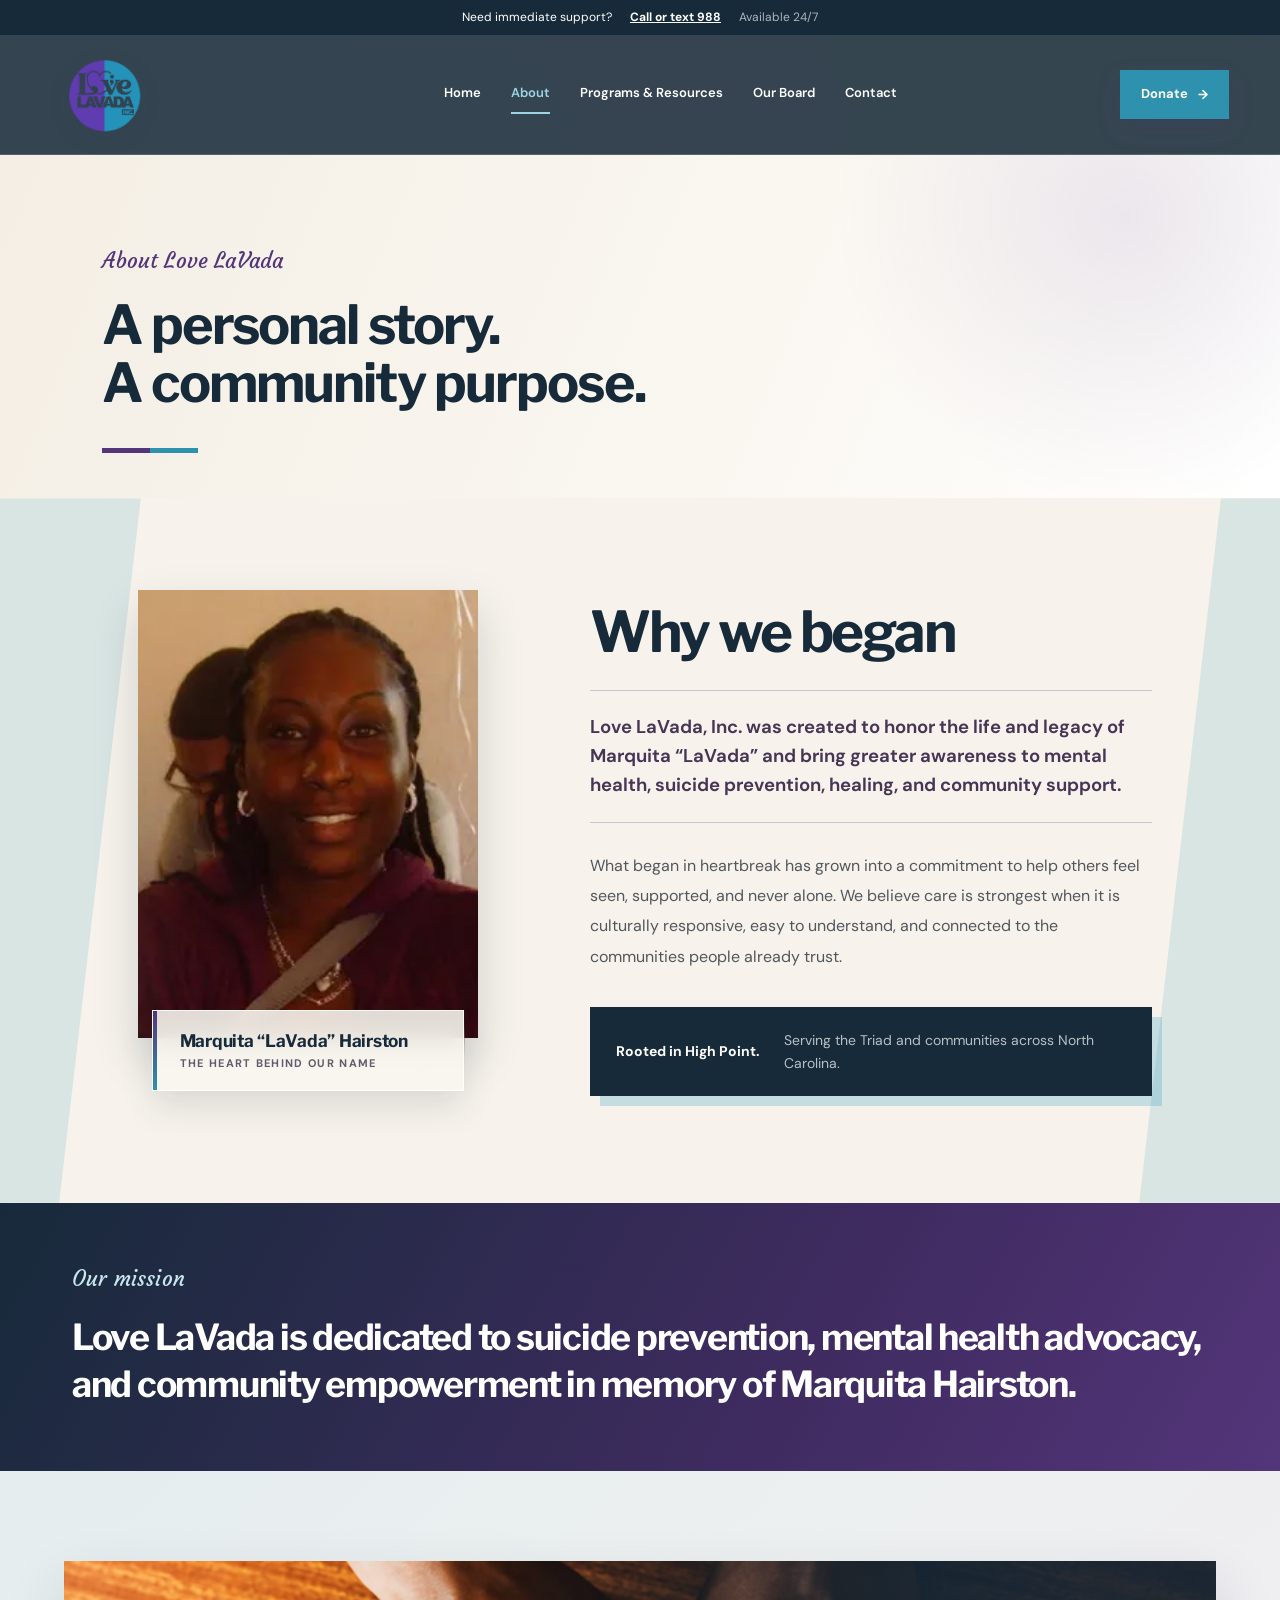
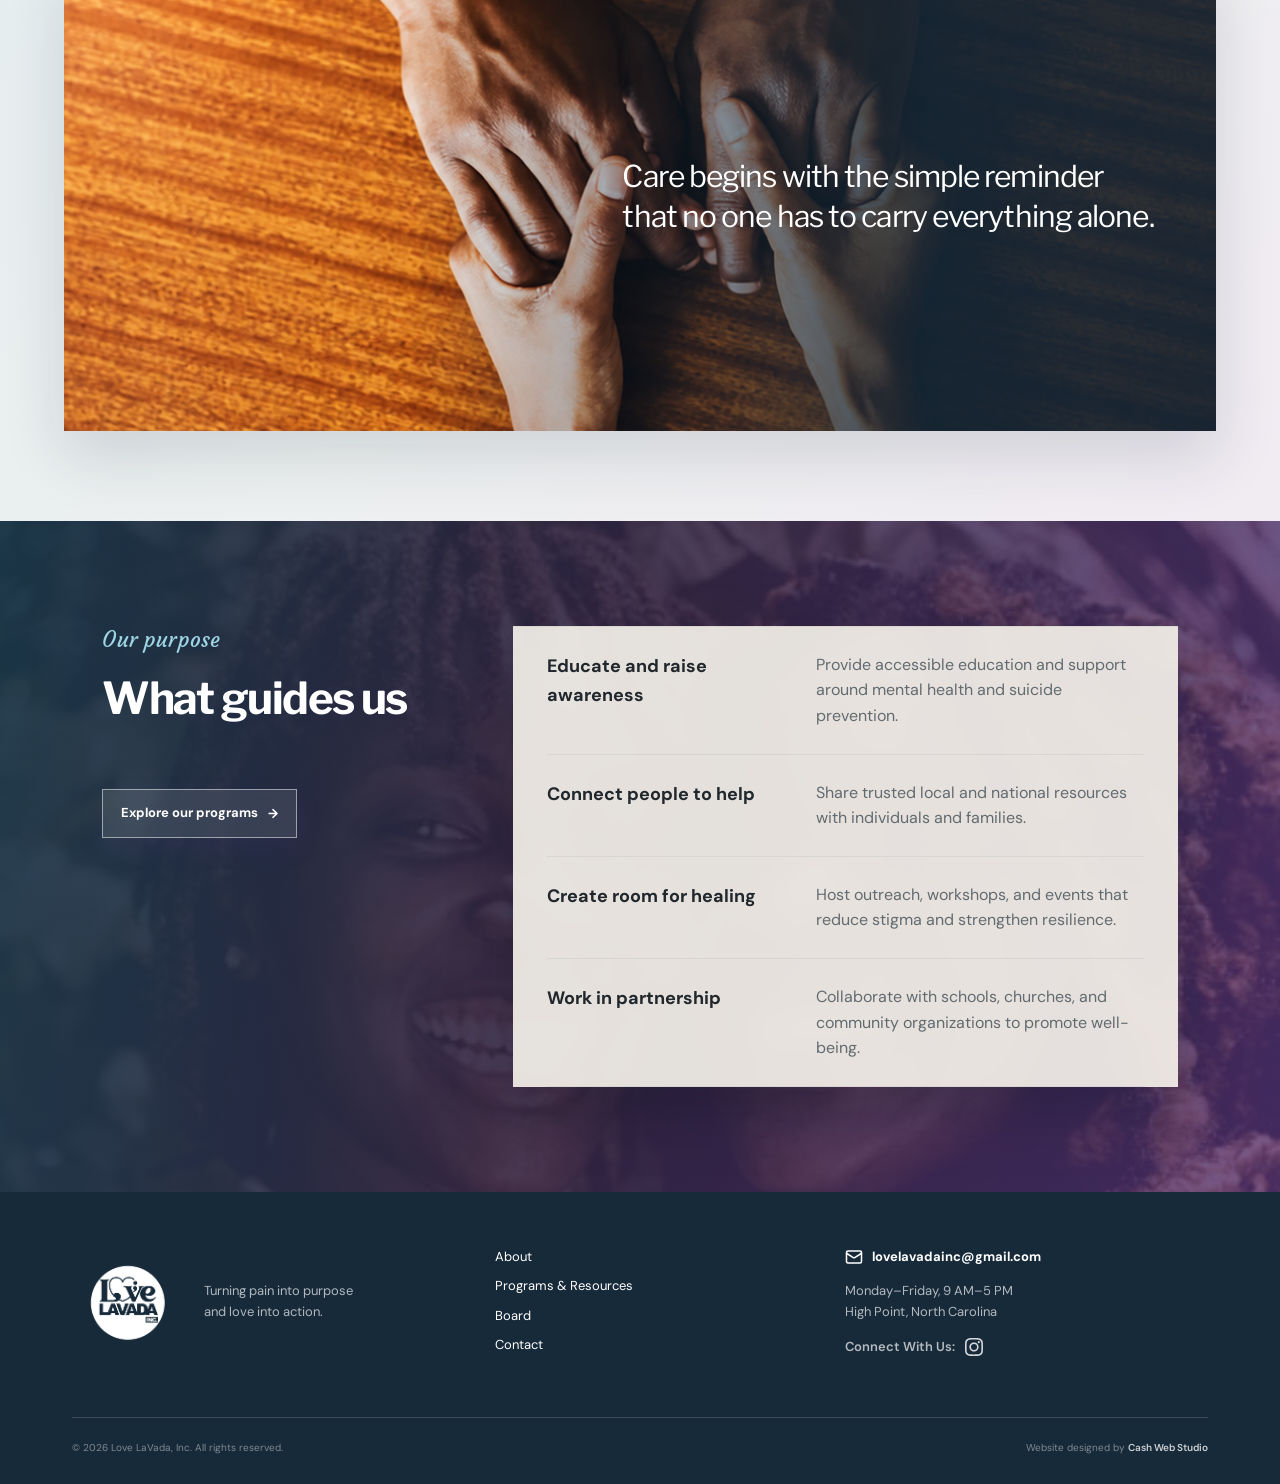
==== about.html @ 208921fc "Initial commit" ====
<!doctype html><html lang="en"><head><meta charset="utf-8"><meta name="viewport" content="width=device-width,initial-scale=1"><meta name="description" content="Learn the story, mission, and purpose of Love LaVada, Inc."><title>About | Love LaVada, Inc.</title><link rel="icon" href="assets/love-lavada-logo.png"><link rel="stylesheet" href="style.css"><script src="script.js" defer></script></head><body class="about-page">
<a class="skip-link" href="#main">Skip to content</a><div class="crisis"><span>Need immediate support?</span><a href="tel:988">Call or text 988</a><span>Available 24/7</span></div>
<header class="header"><a class="logo" href="index.html"><img src="assets/love-lavada-logo.png" alt="Love LaVada, Inc."></a><button class="menu" aria-expanded="false" aria-controls="nav">Menu</button><nav id="nav"><a href="index.html">Home</a><a class="active" href="about.html">About</a><a href="programs.html">Programs &amp; Resources</a><a href="board.html">Our Board</a><a href="contact.html">Contact</a></nav><a class="donate" href="https://www.gofundme.com/f/building-a-safe-community-with-love-lavada" target="_blank" rel="noreferrer">Donate</a></header>
<main id="main"><section class="page-title"><p class="kicker">About Love LaVada</p><h1>A personal story.<br>A community purpose.</h1></section>
<section class="story-layout"><div class="story-photo" data-reveal><span class="photo-accent" aria-hidden="true"></span><div class="lavada-photo-frame"><img src="assets/marquita-lavada.webp" alt="Marquita LaVada smiling"></div><p><strong>Marquita “LaVada” Hairston</strong><span>The heart behind our name</span></p></div><div class="prose story-prose" data-reveal><h2>Why we began</h2><p class="large">Love LaVada, Inc. was created to honor the life and legacy of Marquita “LaVada” and bring greater awareness to mental health, suicide prevention, healing, and community support.</p><p>What began in heartbreak has grown into a commitment to help others feel seen, supported, and never alone. We believe care is strongest when it is culturally responsive, easy to understand, and connected to the communities people already trust.</p><p class="location-note"><strong>Rooted in High Point.</strong><span>Serving the Triad and communities across North Carolina.</span></p></div></section>
<section class="mission-band"><p class="section-tag light">Our mission</p><h2>Love LaVada is dedicated to suicide prevention, mental health advocacy, and community empowerment in memory of Marquita Hairston.</h2></section>
<section class="about-image-break" data-reveal><img src="assets/supporting-hands-hq.png" alt="Hands offering support and reassurance"><blockquote>Care begins with the simple reminder that no one has to carry everything alone.</blockquote></section><section class="values"><div><p class="section-tag">Our purpose</p><h2>What guides us</h2><a class="btn values-cta" href="programs.html">Explore our programs</a></div><ol><li><strong>Educate and raise awareness</strong><span>Provide accessible education and support around mental health and suicide prevention.</span></li><li><strong>Connect people to help</strong><span>Share trusted local and national resources with individuals and families.</span></li><li><strong>Create room for healing</strong><span>Host outreach, workshops, and events that reduce stigma and strengthen resilience.</span></li><li><strong>Work in partnership</strong><span>Collaborate with schools, churches, and community organizations to promote well-being.</span></li></ol></section></main>
<footer><div><img src="assets/love-lavada-logo-white.png" alt="Love LaVada, Inc."><p>Turning pain into purpose<br>and love into action.</p></div><div class="footer-links"><a href="about.html">About</a><a href="programs.html">Programs &amp; Resources</a><a href="board.html">Board</a><a href="contact.html">Contact</a></div><div><a href="mailto:lovelavadainc@gmail.com">lovelavadainc@gmail.com</a><p>Monday–Friday, 9 AM–5 PM<br>High Point, North Carolina</p></div><small><span>© <span data-year></span> Love LaVada, Inc. All rights reserved.</span><span>Website designed by <a href="https://www.cashwebstudio.com/" target="_blank" rel="noreferrer">Cash Web Studio</a></span></small></footer>
</body></html>
---- style.css ----
@import url('https://fonts.googleapis.com/css2?family=Courgette&family=DM+Sans:wght@400;500;600&family=Libre+Franklin:wght@500;600;700&display=swap');
:root{--navy:#172a3a;--plum:#533579;--blue:#2e91ad;--cream:#f4efe6;--warm:#fcfaf6;--ink:#20272d;--muted:#626b70;--line:#d8d6d0;--white:#fff;--max:1180px}
*{box-sizing:border-box}html{scroll-behavior:smooth}body{margin:0;background:var(--warm);color:var(--ink);font-family:'DM Sans',Arial,sans-serif;line-height:1.6}img{display:block;max-width:100%}a{color:inherit;text-decoration:none}h1,h2,h3,p{margin-top:0}h1,h2,h3{font-family:'Libre Franklin',Arial,sans-serif;letter-spacing:-.035em;line-height:1.08}.skip-link{position:absolute;left:-999px;top:0;background:#fff;padding:10px;z-index:100}.skip-link:focus{left:10px}.crisis{min-height:35px;background:var(--navy);color:#fff;display:flex;align-items:center;justify-content:center;gap:18px;padding:7px 20px;font-size:12px}.crisis a{font-weight:700;text-decoration:underline}.crisis span:last-child{opacity:.65}.header{height:104px;max-width:var(--max);margin:auto;padding:0 22px;display:grid;grid-template-columns:150px 1fr auto;align-items:center;gap:28px;border-bottom:1px solid var(--line)}.logo img{width:84px;height:84px;object-fit:contain}.header nav{display:flex;justify-content:center;gap:30px;font-size:13px;font-weight:600}.header nav a{padding:8px 0;border-bottom:2px solid transparent}.header nav a:hover,.header nav a.active{color:var(--plum);border-color:var(--plum)}.donate,.btn{display:inline-flex;align-items:center;justify-content:center;padding:13px 20px;font-weight:700;font-size:13px;border:1px solid transparent;transition:.2s}.donate,.btn.primary{background:var(--plum);color:#fff}.donate:hover,.btn.primary:hover{background:#422761}.menu{display:none;background:none;border:1px solid var(--navy);padding:8px 12px;font:inherit}
.home-hero{min-height:660px;background:var(--cream);display:grid;grid-template-columns:minmax(0,1.08fr) minmax(360px,.92fr);max-width:1440px;margin:auto}.hero-text{padding:95px max(6vw,55px);align-self:center}.kicker,.section-tag{text-transform:uppercase;letter-spacing:.15em;font-size:11px;font-weight:700;color:var(--plum)}.hero-text h1{font-size:clamp(44px,4.7vw,68px);margin:20px 0 28px;color:var(--navy)}.lead{font-size:18px;line-height:1.7;max-width:620px;color:var(--muted)}.actions{display:flex;gap:24px;align-items:center;margin-top:35px}.btn.plain{padding-left:18px;border:0}.btn.plain span{margin-left:12px}.hero-image{position:relative;min-height:560px;background:var(--navy);overflow:hidden}.hero-image img{width:100%;height:100%;object-fit:cover;object-position:center;filter:saturate(.9)}.hero-image p{position:absolute;left:0;right:0;bottom:0;margin:0;padding:42px 36px 28px;color:#fff;background:linear-gradient(transparent,rgba(23,42,58,.9));font-size:13px}.hero-image strong{font-size:17px}
.intro{max-width:var(--max);margin:auto;padding:105px 22px;display:grid;grid-template-columns:220px 1fr;gap:70px}.intro>div{display:grid;grid-template-columns:1fr .8fr;gap:75px}.intro h2,.page-title h1,.contact-hero h1{font-size:clamp(38px,4.2vw,58px);color:var(--navy);margin:0}.intro>div>p{font-size:17px;color:var(--muted);line-height:1.8}.text-link{font-weight:700;color:var(--plum);grid-column:2}.pillars{background:#fff;border-top:1px solid var(--line);border-bottom:1px solid var(--line);display:grid;grid-template-columns:repeat(3,1fr);max-width:var(--max);margin:0 auto 110px}.pillars article{padding:45px;border-right:1px solid var(--line)}.pillars article:last-child{border:0}.pillars h3{font-size:24px;color:var(--plum)}.pillars p{color:var(--muted);margin-bottom:0}.callout{max-width:var(--max);margin:0 auto 110px;background:var(--plum);color:#fff;padding:65px;display:grid;grid-template-columns:1fr .85fr;gap:90px;align-items:center}.callout h2{font-size:38px;margin:12px 0 0}.callout>div:last-child p{color:rgba(255,255,255,.75)}.section-tag.light{color:#c7e6ed}.btn.cream{background:var(--cream);color:var(--navy);margin-top:12px}
.page-title{max-width:var(--max);margin:auto;padding:95px 22px 80px}.page-title h1{max-width:900px;margin:18px 0 0}.page-title.compact{display:grid;grid-template-columns:1fr .7fr;gap:80px;align-items:end}.page-title.compact .kicker{grid-column:1/-1}.page-title.compact p:last-child{font-size:17px;color:var(--muted)}.story-layout{max-width:var(--max);margin:auto;padding:0 22px 115px;display:grid;grid-template-columns:.8fr 1.1fr;gap:90px}.story-photo img{width:100%;aspect-ratio:.82;object-fit:cover;background:#ddd}.story-photo p{font-size:13px;margin-top:12px;color:var(--muted)}.prose{padding-top:25px}.prose h2{font-size:36px;color:var(--plum)}.prose p{color:var(--muted);font-size:16px;line-height:1.85}.prose .large{font-size:23px;color:var(--ink);line-height:1.55}.mission-band{background:var(--navy);color:#fff;padding:80px max(calc((100vw - var(--max))/2 + 22px),22px)}.mission-band h2{font-size:clamp(34px,4vw,55px);max-width:1020px;margin:20px 0 0;line-height:1.25}.values{max-width:var(--max);margin:auto;padding:110px 22px;display:grid;grid-template-columns:.7fr 1.3fr;gap:90px}.values h2{font-size:44px;color:var(--navy)}.values ol{list-style:none;margin:0;padding:0;border-top:1px solid var(--line)}.values li{display:grid;grid-template-columns:.7fr 1fr;gap:40px;padding:25px 0;border-bottom:1px solid var(--line)}.values li strong{font-size:18px}.values li span{color:var(--muted)}
.program-list{max-width:var(--max);margin:auto;padding:10px 22px 100px}.program-list article{display:grid;grid-template-columns:100px 1fr;padding:42px 0;border-top:1px solid var(--line)}.program-list article>span{font-weight:700;color:var(--blue)}.program-list h2{font-size:34px;color:var(--navy);margin-bottom:12px}.program-list p{max-width:720px;color:var(--muted);margin:0}.resource-box{background:var(--navy);color:#fff;max-width:var(--max);margin:0 auto 110px;padding:65px;display:flex;justify-content:space-between;gap:50px;align-items:end}.resource-box>div{max-width:760px}.resource-box h2{font-size:42px;margin:16px 0}.resource-box p{color:rgba(255,255,255,.72)}.survey-split{max-width:var(--max);margin:auto;padding:0 22px 110px;display:grid;grid-template-columns:1fr 1fr;gap:110px}.survey-split h2{font-size:42px;color:var(--navy)}.survey-split>div:last-child p{color:var(--muted);font-size:17px}
.people-grid{max-width:var(--max);margin:auto;padding:10px 22px 110px;display:grid;grid-template-columns:repeat(2,1fr);gap:70px 35px}.people-grid img{width:100%;height:520px;object-fit:cover;object-position:center 24%;background:#ddd}.people-grid article:nth-child(1) img{object-position:center 30%}.people-grid article:nth-child(3) img{object-position:center 25%}.people-grid p{margin:18px 0 4px;text-transform:uppercase;letter-spacing:.14em;font-size:10px;color:var(--plum);font-weight:700}.people-grid h2{font-size:30px;margin-bottom:5px}.people-grid span{font-size:13px;color:var(--muted)}.board-note{max-width:var(--max);margin:0 auto 110px;padding:55px;background:var(--cream);display:grid;grid-template-columns:.75fr 1.25fr;gap:70px}.board-note h2{font-size:32px;color:var(--navy)}.board-note p{color:var(--muted);font-size:17px}
.contact-hero{max-width:var(--max);margin:auto;padding:100px 22px 120px;display:grid;grid-template-columns:1fr 1fr;gap:110px;align-items:center}.contact-hero h1{margin:18px 0 25px}.contact-hero>div:first-child>p:last-child{font-size:18px;color:var(--muted)}.contact-card{border-top:1px solid var(--line)}.contact-card>div{padding:26px 0;border-bottom:1px solid var(--line);display:grid;grid-template-columns:140px 1fr}.contact-card span{font-size:10px;text-transform:uppercase;letter-spacing:.14em;color:var(--plum);font-weight:700}.contact-card a,.contact-card p{font-size:19px;margin:0}.contact-actions{background:var(--cream);padding:90px max(calc((100vw - var(--max))/2 + 22px),22px);display:grid;grid-template-columns:1fr 1fr;gap:35px}.contact-actions>div{background:#fff;padding:45px}.contact-actions h2{font-size:30px;color:var(--navy)}.contact-actions p{color:var(--muted)}.btn.outline{border-color:var(--plum);color:var(--plum)}
footer{background:var(--navy);color:#fff;padding:55px max(calc((100vw - var(--max))/2 + 22px),22px) 28px;display:grid;grid-template-columns:1fr .8fr 1fr;gap:60px;position:relative}footer>div:first-child{display:flex;gap:20px;align-items:center}footer img{width:72px;height:72px;object-fit:contain;border-radius:50%}footer p{font-size:13px;color:rgba(255,255,255,.67);margin:0}.footer-links{display:grid;gap:7px;font-size:13px}footer>div:nth-child(3){font-size:13px}footer>div:nth-child(3) a{font-weight:700}footer>div:nth-child(3) p{margin-top:8px}footer small{grid-column:1/-1;border-top:1px solid rgba(255,255,255,.15);padding-top:22px;color:rgba(255,255,255,.45);font-size:10px}
@media(max-width:900px){.header{grid-template-columns:1fr auto auto;height:auto;min-height:90px}.menu{display:block}.header nav{display:none;position:absolute;top:125px;left:0;right:0;background:var(--warm);padding:25px;z-index:20;border-bottom:1px solid var(--line);flex-direction:column;align-items:center}.header nav.open{display:flex}.home-hero{grid-template-columns:1fr}.hero-image{min-height:600px}.intro{grid-template-columns:1fr;gap:25px}.intro>div{grid-template-columns:1fr;gap:25px}.text-link{grid-column:auto}.pillars{grid-template-columns:1fr;margin:0 22px 80px}.pillars article{border-right:0;border-bottom:1px solid var(--line)}.callout,.page-title.compact,.story-layout,.values,.survey-split,.contact-hero{grid-template-columns:1fr;gap:45px}.people-grid{grid-template-columns:1fr 1fr}.resource-box{margin:0 22px 80px}.board-note{margin:0 22px 80px}.contact-actions{grid-template-columns:1fr}footer{grid-template-columns:1fr 1fr}footer small{grid-column:1/-1}}
@media(max-width:600px){.crisis{font-size:10px}.crisis span:last-child{display:none}.header{padding:0 16px;grid-template-columns:1fr auto}.logo img{width:72px;height:72px}.donate{display:none}.header nav{top:125px}.hero-text{padding:65px 22px}.hero-text h1{font-size:40px}.lead{font-size:16px}.hero-image{min-height:480px}.actions{align-items:flex-start;flex-direction:column}.intro,.page-title,.story-layout,.values,.program-list,.survey-split,.contact-hero{padding-left:22px;padding-right:22px}.intro,.values{padding-top:75px;padding-bottom:75px}.intro h2,.page-title h1,.contact-hero h1{font-size:36px}.callout{margin:0 0 75px;padding:55px 22px;grid-template-columns:1fr;gap:25px}.callout h2{font-size:33px}.program-list article{grid-template-columns:45px 1fr}.program-list h2{font-size:27px}.resource-box{margin:0 0 75px;padding:50px 22px;display:block}.resource-box .btn{margin-top:22px}.mission-band{padding:60px 22px}.values li{grid-template-columns:1fr;gap:8px}.people-grid{grid-template-columns:1fr;padding:0 22px 75px}.people-grid img{height:460px}.board-note{margin:0 0 75px;padding:45px 22px;grid-template-columns:1fr;gap:15px}.contact-card>div{grid-template-columns:1fr;gap:7px}.contact-actions{padding:65px 22px}.contact-actions>div{padding:30px}footer{grid-template-columns:1fr;gap:35px;padding:45px 22px 25px}.page-title.compact{padding-bottom:60px}}

/* Elevated editorial layer */
body{background-image:radial-gradient(circle at 10% 12%,rgba(100,67,181,.045),transparent 28%),radial-gradient(circle at 92% 36%,rgba(46,145,173,.05),transparent 24%)}
.header{position:sticky;top:0;z-index:30;background:rgba(252,250,246,.92);backdrop-filter:blur(14px);transition:box-shadow .3s ease}.header.has-scrolled{box-shadow:0 12px 34px rgba(23,42,58,.1)}
.logo img{filter:drop-shadow(0 6px 10px rgba(23,42,58,.12));transition:transform .35s ease}.logo:hover img{transform:rotate(-3deg) scale(1.03)}
.btn,.donate{position:relative;overflow:hidden;box-shadow:0 10px 25px rgba(83,53,121,.16);transition:transform .25s ease,box-shadow .25s ease,background .25s ease}.btn:hover,.donate:hover{transform:translateY(-3px);box-shadow:0 16px 32px rgba(83,53,121,.24)}
.home-hero{min-height:720px;background:linear-gradient(135deg,#f3ede3 0%,#fbf8f2 72%);position:relative;overflow:hidden}.home-hero:before{content:'';position:absolute;width:360px;height:360px;border:1px solid rgba(83,53,121,.13);border-radius:50%;left:-190px;top:80px}.hero-text{position:relative;z-index:2}.hero-visual{position:relative;min-height:650px;background:var(--navy);overflow:hidden}.hero-main-photo{position:absolute;inset:0 0 58px 52px;overflow:hidden}.hero-main-photo img{width:100%;height:100%;object-fit:cover;transition:transform 8s ease}.hero-visual:hover .hero-main-photo img{transform:scale(1.06)}.hero-inset-photo{position:absolute;width:43%;height:45%;left:0;bottom:0;border:8px solid var(--warm);box-shadow:0 24px 54px rgba(10,22,31,.36);overflow:hidden}.hero-inset-photo img{width:100%;height:100%;object-fit:cover}.hero-note{position:absolute;left:0;right:0;bottom:0;width:100%;height:58px;background:linear-gradient(90deg,var(--navy) 0 43%,var(--plum) 43% 100%);color:#fff;padding:10px 34px;display:grid;grid-template-columns:43% 57%;align-items:center}.hero-note span{font-size:11px;text-transform:uppercase;letter-spacing:.12em;font-weight:600;opacity:.88;white-space:nowrap}.hero-note strong{font-family:'Libre Franklin',sans-serif;font-size:15px;line-height:1;padding-left:28px;white-space:nowrap}.pillars{box-shadow:0 24px 60px rgba(23,42,58,.08);position:relative;z-index:2}.pillars article{position:relative;transition:transform .3s ease,background .3s ease}.pillars article:hover{transform:translateY(-8px);background:#fbf8f3}.pillars article>span{display:block;margin-bottom:34px;color:var(--blue);font-size:10px;font-weight:700;letter-spacing:.12em}.editorial-image{max-width:var(--max);margin:0 auto 110px;min-height:480px;position:relative;overflow:hidden;background:var(--navy)}.editorial-image>img{width:100%;height:520px;object-fit:cover;filter:saturate(.85);transition:transform 7s ease}.editorial-image:hover>img{transform:scale(1.04)}.editorial-image>div{position:absolute;left:0;bottom:0;width:min(480px,42%);padding:42px 40px;background:rgba(23,42,58,.94);color:#fff}.editorial-image h2{font-size:34px;margin:13px 0 20px}.editorial-image a{font-weight:700;font-size:13px;border-bottom:1px solid rgba(255,255,255,.5)}
.page-title{position:relative}.page-title:after{content:'';position:absolute;width:72px;height:5px;left:22px;bottom:46px;background:linear-gradient(90deg,var(--plum) 0 50%,var(--blue) 50%)}.story-photo{position:relative;padding:0 0 25px 25px}.story-photo .photo-accent{position:absolute;left:0;bottom:0;width:72%;height:72%;background:linear-gradient(145deg,var(--plum),var(--blue));z-index:-1}.story-photo img{box-shadow:0 24px 55px rgba(23,42,58,.2)}.story-photo p{background:#fff;margin:-36px 20px 0 auto;padding:19px 22px;position:relative;width:80%;box-shadow:0 14px 32px rgba(23,42,58,.12)}.about-image-break{max-width:var(--max);height:470px;margin:110px auto;position:relative;overflow:hidden}.about-image-break img{width:100%;height:100%;object-fit:cover}.about-image-break:after{content:'';position:absolute;inset:0;background:linear-gradient(90deg,transparent 30%,rgba(23,42,58,.85) 75%)}.about-image-break blockquote{position:absolute;z-index:2;right:7%;top:50%;transform:translateY(-50%);width:42%;margin:0;color:#fff;font-family:'Libre Franklin',sans-serif;font-size:30px;line-height:1.35;letter-spacing:-.03em}
.program-list article{grid-template-columns:70px 1fr 360px;gap:36px;align-items:center;min-height:260px;transition:background .3s ease,padding .3s ease}.program-list article:hover{background:#fff;padding-left:22px;padding-right:22px}.program-list figure{margin:0;height:200px;overflow:hidden}.program-list figure img{width:100%;height:100%;object-fit:cover;transition:transform .6s ease,filter .4s ease;filter:saturate(.8)}.program-list article:hover figure img{transform:scale(1.05);filter:saturate(1)}
.board-banner{max-width:var(--max);height:470px;margin:0 auto 110px;position:relative;overflow:hidden;background:var(--plum)}.board-banner img{width:100%;height:100%;object-fit:cover;filter:saturate(.75)}.board-banner:after{content:'';position:absolute;inset:0;background:linear-gradient(90deg,rgba(83,53,121,.94) 0%,rgba(83,53,121,.28) 70%)}.board-banner>div{position:absolute;z-index:2;left:7%;top:50%;transform:translateY(-50%);color:#fff;max-width:540px}.board-banner h2{font-size:46px;margin:15px 0}.people-grid article{transition:transform .35s ease}.people-grid article:hover{transform:translateY(-9px)}.people-grid img{box-shadow:0 20px 45px rgba(23,42,58,.12);transition:filter .4s ease,transform .6s ease;filter:saturate(.82)}.people-grid article:hover img{filter:saturate(1)}
.contact-photo{height:240px;margin-top:42px;overflow:hidden;box-shadow:0 22px 45px rgba(23,42,58,.14)}.contact-photo img{width:100%;height:100%;object-fit:cover}.contact-card{background:#fff;padding:15px 38px;box-shadow:0 26px 60px rgba(23,42,58,.1);border-top:4px solid var(--plum)}
[data-reveal]{opacity:0;transform:translateY(30px);transition:opacity .8s cubic-bezier(.2,.7,.2,1),transform .8s cubic-bezier(.2,.7,.2,1)}[data-reveal].is-visible{opacity:1;transform:none}.pillars [data-reveal]:nth-child(2){transition-delay:.12s}.pillars [data-reveal]:nth-child(3){transition-delay:.24s}
.hero-inset-photo{animation:none}
.kicker,.section-tag{font-family:'Courgette','Segoe Script',cursive;text-transform:none;letter-spacing:.008em;font-size:21px;line-height:1.35;font-style:normal;font-weight:400}.hero-text .kicker{color:#533579;text-shadow:none}
.hero-main-photo{left:0}
@media(prefers-reduced-motion:reduce){*,*:before,*:after{animation:none!important;transition:none!important;scroll-behavior:auto!important}[data-reveal]{opacity:1;transform:none}}
@media(max-width:900px){.hero-visual{min-height:620px}.program-list article{grid-template-columns:55px 1fr}.program-list figure{grid-column:2;height:260px}.board-banner,.about-image-break{margin-left:22px;margin-right:22px}.about-image-break blockquote{width:50%;font-size:25px}.contact-card{padding:10px 28px}}
@media(max-width:600px){.hero-visual{min-height:500px}.hero-main-photo{inset:0 0 52px 0}.hero-inset-photo{width:46%;height:36%;border-width:5px}.hero-note{width:100%;height:52px;padding:9px 13px;grid-template-columns:43% 57%}.hero-note span{font-size:7px;line-height:1;padding-right:8px;letter-spacing:.08em}.hero-note strong{font-size:10px;padding-left:12px}.editorial-image{margin:0 0 75px;min-height:540px}.editorial-image>img{height:540px}.editorial-image>div{width:92%;padding:32px 24px}.editorial-image h2{font-size:30px}.page-title:after{bottom:28px}.about-image-break{height:560px;margin:70px 0}.about-image-break:after{background:linear-gradient(0deg,rgba(23,42,58,.94),transparent 70%)}.about-image-break blockquote{left:24px;right:24px;top:auto;bottom:36px;transform:none;width:auto;font-size:23px}.program-list article{grid-template-columns:40px 1fr;padding:32px 0}.program-list figure{grid-column:1/-1;height:210px}.program-list article:hover{padding-left:0;padding-right:0}.board-banner{height:500px;margin:0 0 75px}.board-banner:after{background:linear-gradient(0deg,rgba(83,53,121,.95),transparent 82%)}.board-banner>div{left:24px;right:24px;top:auto;bottom:34px;transform:none}.board-banner h2{font-size:32px}.contact-photo{height:210px}.contact-card{padding:8px 22px}}

/* Full-width navigation and simplified hero */
.home-hero:before{display:none}
.header{max-width:none;width:100%;padding-left:clamp(16px,4vw,64px);padding-right:clamp(16px,4vw,64px)}

/* Larger brand marks */
.header{height:120px;grid-template-columns:170px 1fr auto}
.logo img{width:104px;height:104px}
footer>div:first-child{gap:24px}
footer img{width:108px;height:108px;border-radius:0}
@media(max-width:600px){.header{min-height:104px}.logo img{width:86px;height:86px}footer img{width:96px;height:96px}}

/* Dark navigation and animated CTA arrows */
.header{background:rgba(15,34,48,.84);border-bottom-color:rgba(255,255,255,.16);color:#fff;backdrop-filter:blur(18px) saturate(115%)}
.header nav a:hover,.header nav a.active{color:#9ed5e4;border-color:#9ed5e4}
.header.has-scrolled{box-shadow:0 14px 34px rgba(8,20,29,.28)}
.menu{color:#fff;border-color:rgba(255,255,255,.55)}
.donate{background:var(--blue)}
.donate:hover{background:#247f99}
.btn:not(.plain),.donate{gap:10px}
.btn:not(.plain)::after,.donate::after{content:'→';display:inline-block;line-height:1;transition:transform .25s ease}
.btn:not(.plain):hover::after,.donate:hover::after{transform:translateX(5px)}
.btn.plain span{display:inline-block;transition:transform .25s ease}
.btn.plain:hover span{transform:translateX(5px)}
.text-link,.editorial-image a{display:inline-block;transition:color .25s ease,transform .25s ease}
.text-link:hover,.editorial-image a:hover{transform:translateY(-3px)}
.text-link::after,.editorial-image a::after{content:'→';display:inline-block;margin-left:8px;transform-origin:left center;transition:transform .25s ease}
.text-link:hover::after,.editorial-image a:hover::after{transform:translateX(5px) scaleX(1.15)}
@media(max-width:900px){.header nav{background:#0f2230;color:#fff;border-bottom-color:rgba(255,255,255,.12)}}

/* Full-width hero and layered home-page storytelling */
.home-hero{max-width:none;width:100%}
@media(min-width:901px){.home-hero{grid-template-columns:minmax(0,1fr) minmax(500px,1fr)}.hero-text{padding-left:clamp(52px,8vw,150px);padding-right:clamp(48px,6vw,110px)}.hero-visual{min-height:720px}}
.intro{position:relative;z-index:3;max-width:none;width:100%;margin:0;padding:68px clamp(44px,8vw,150px);background:linear-gradient(90deg,rgba(64,38,93,.91),rgba(83,53,121,.8)),url('assets/supportive-couple.png') center 46%/cover no-repeat;border-top:1px solid rgba(255,255,255,.16);box-shadow:0 20px 48px rgba(23,42,58,.11);grid-template-columns:180px minmax(0,1fr);gap:clamp(48px,7vw,110px);overflow:hidden;color:#fff}
.intro::before{display:none}
.intro>.section-tag{position:relative;align-self:start;padding-top:8px}
.intro>.section-tag::after{display:none}
.intro>div{position:relative;grid-template-columns:minmax(280px,.9fr) minmax(260px,.75fr);gap:clamp(38px,6vw,86px);align-items:start}
.intro h2{max-width:560px;font-size:clamp(34px,3.1vw,42px);line-height:1.06;color:#fff}
.intro>div>p{margin:4px 0 0;padding-left:0;border-left:0;color:rgba(255,255,255,.84)}
.intro .text-link{margin-top:16px}
.intro>.section-tag{color:#d8edf2}
.intro .text-link{color:#d8edf2}
.pillars{max-width:min(1240px,calc(100% - 44px));margin:72px auto 145px;padding:0;gap:20px;border:0;background:transparent;align-items:start}
.pillars article{min-height:285px;padding:48px 42px;border:1px solid rgba(23,42,58,.1);border-top:5px solid var(--plum);background:rgba(255,255,255,.92);box-shadow:0 24px 55px rgba(23,42,58,.09);overflow:hidden}
.pillars article:nth-child(2){border-top-color:var(--blue);transform:translateY(30px)}
.pillars article:nth-child(3){border-top-color:var(--navy)}
.pillars article:nth-child(2):hover{transform:translateY(21px)}
.pillars article>span{font-family:'Libre Franklin',sans-serif;font-size:44px;line-height:1;margin:0 0 45px;color:rgba(83,53,121,.18);letter-spacing:-.05em}
.pillars article:nth-child(2)>span{color:rgba(46,145,173,.2)}
.pillars article:nth-child(3)>span{color:rgba(23,42,58,.16)}
.pillars h3{font-size:28px;margin-bottom:16px}
.pillars p{line-height:1.75}
@media(max-width:900px){.intro{max-width:none;width:100%;margin:0;padding:58px 44px;grid-template-columns:1fr;gap:28px}.intro>div{grid-template-columns:1fr;gap:26px}.intro>div>p{padding-left:0;border-left:0}.pillars{grid-template-columns:1fr;margin-bottom:90px}.pillars article,.pillars article:nth-child(2){min-height:0;transform:none}.pillars article:nth-child(2):hover{transform:translateY(-8px)}}
@media(max-width:600px){.intro{max-width:100%;margin:0;padding:52px 22px;box-shadow:none}.intro::before{right:-170px}.pillars{max-width:100%;margin:0 22px 78px;gap:16px}.pillars article{padding:38px 30px}.pillars article>span{font-size:36px;margin-bottom:28px}}

.hero-main-photo{background:transparent}
.hero-main-photo::before{display:none}
.hero-main-photo img{position:relative;z-index:1;object-fit:cover;object-position:center 64%}
.hero-visual:hover .hero-main-photo img{transform:none}

footer small{display:flex;justify-content:space-between;gap:24px;align-items:center}
footer small a{color:rgba(255,255,255,.78);font-weight:600;transition:color .2s ease}
footer small a:hover{color:#fff;text-decoration:underline;text-decoration-thickness:1px;text-underline-offset:3px}
@media(max-width:600px){footer small{align-items:flex-start;flex-direction:column;gap:8px}}

/* Connected focus framework */
.focus-section{position:relative;overflow:hidden;padding:115px clamp(22px,6vw,100px) 125px;background:#f8f5ef;border-bottom:1px solid rgba(23,42,58,.08)}
.focus-section::before,.focus-section::after{content:'';position:absolute;top:0;width:190px;height:100%;background:rgba(46,145,173,.15)}
.focus-section::before{left:0;clip-path:polygon(0 0,100% 0,42% 100%,0 100%)}
.focus-section::after{right:0;clip-path:polygon(58% 0,100% 0,100% 100%,0 100%)}
.focus-heading{position:relative;z-index:1;max-width:1200px;margin:0 auto;display:grid;grid-template-columns:220px minmax(0,760px);gap:clamp(40px,7vw,110px);align-items:start}
.focus-heading .section-tag{padding-top:9px}
.focus-heading h2{font-size:clamp(36px,4vw,54px);color:var(--navy);margin:0 0 20px}
.focus-heading>div>p{max-width:650px;margin:0;color:var(--muted);font-size:17px;line-height:1.8}
.focus-section .pillars{position:relative;max-width:1200px;margin:62px auto 0;padding:0;gap:22px;overflow:visible}
.focus-section .pillars::before{content:'';position:absolute;top:76px;left:8%;right:8%;height:2px;background:linear-gradient(90deg,var(--plum),var(--blue),var(--navy));opacity:.22}
.focus-section .pillars article,.focus-section .pillars article:nth-child(2){position:relative;z-index:1;min-height:320px;padding:44px 38px 40px;background:#fff;border:1px solid rgba(23,42,58,.1);border-top:0;box-shadow:0 22px 50px rgba(23,42,58,.08);transform:none;overflow:visible}
.focus-section .pillars article::after{content:'';position:absolute;left:0;right:0;bottom:0;height:5px;background:var(--plum)}
.focus-section .pillars article:nth-child(2)::after{background:var(--blue)}
.focus-section .pillars article:nth-child(3)::after{background:var(--navy)}
.focus-section .pillars article:hover,.focus-section .pillars article:nth-child(2):hover{transform:translateY(-8px);box-shadow:0 30px 60px rgba(23,42,58,.13)}
.focus-section .pillars article>span{width:62px;height:62px;margin:0 0 42px;display:flex;align-items:center;justify-content:center;border-radius:50%;background:var(--plum);color:#fff;font-size:15px;letter-spacing:.05em;box-shadow:0 0 0 9px #f8f5ef}
.focus-section .pillars article:nth-child(2)>span{background:var(--blue);color:#fff}
.focus-section .pillars article:nth-child(3)>span{background:var(--navy);color:#fff}
.focus-section .pillars h3{font-size:30px;margin-bottom:17px;color:var(--navy)}
.focus-section .pillars p{font-size:15px;line-height:1.8}
@media(max-width:900px){.focus-section{padding:85px 22px 90px}.focus-heading{grid-template-columns:1fr;gap:20px}.focus-section .pillars{grid-template-columns:1fr;gap:18px;margin-top:45px}.focus-section .pillars::before{display:none}.focus-section .pillars article,.focus-section .pillars article:nth-child(2){min-height:0;padding:36px 32px}.focus-section .pillars article>span{margin-bottom:28px;box-shadow:none}}

/* Parallel focus areas rather than numbered steps */
.focus-section .pillars::before{display:none}
.focus-section .pillars article,.focus-section .pillars article:nth-child(2){min-height:290px;padding:48px 42px 44px;border-top:1px solid rgba(23,42,58,.08);overflow:hidden}
.focus-section .pillars article::after{top:0;bottom:auto;height:6px}
.focus-section .pillars article>span,.focus-section .pillars article:nth-child(2)>span,.focus-section .pillars article:nth-child(3)>span{width:auto;height:auto;margin:0 0 28px;display:block;border-radius:0;background:transparent;box-shadow:none;color:var(--plum);font-family:'DM Sans',sans-serif;font-size:11px;font-weight:700;letter-spacing:.14em;line-height:1.2;text-transform:uppercase}
.focus-section .pillars article:nth-child(2)>span{color:#247f99}
.focus-section .pillars article:nth-child(3)>span{color:var(--navy)}
@media(max-width:900px){.focus-section .pillars article,.focus-section .pillars article:nth-child(2){min-height:0;padding:38px 32px 40px}}
@media(max-width:600px){.focus-section::before,.focus-section::after{width:82px;background:rgba(46,145,173,.12)}}

.focus-heading{display:block}
.focus-heading .section-tag{padding-top:0;margin-bottom:15px}
.focus-heading h2{max-width:none;margin:0;font-size:clamp(32px,3.5vw,46px)}
.focus-section .pillars{margin-top:48px}
@media(min-width:901px){.focus-heading h2{white-space:nowrap}}
@media(max-width:900px){.focus-heading h2{white-space:normal}}

.home-closing{padding:72px clamp(22px,5vw,80px) 105px;background:linear-gradient(135deg,#e5edef 0%,#edf0f0 48%,#f1ebf2 100%);border-top:1px solid rgba(23,42,58,.08)}
.home-closing .editorial-image{margin:0 auto 78px}
.home-closing .callout{margin:0 auto}
@media(max-width:600px){.home-closing{padding:54px 0 72px}.home-closing .editorial-image{margin-bottom:52px}}

.instagram-link{display:inline-flex;align-items:center;gap:9px;width:max-content;transition:color .2s ease,transform .2s ease}
.instagram-link:hover{transform:translateY(-2px)}
.instagram-icon{position:relative;display:inline-block;width:18px;height:18px;flex:0 0 18px;border:2px solid currentColor;border-radius:5px}
.instagram-icon::before{content:'';position:absolute;width:6px;height:6px;left:4px;top:4px;border:1.8px solid currentColor;border-radius:50%}
.instagram-icon::after{content:'';position:absolute;width:2.5px;height:2.5px;right:2.5px;top:2.5px;background:currentColor;border-radius:50%}
footer .instagram-link{margin-top:14px;color:rgba(255,255,255,.78);font-weight:600}
footer .instagram-link:hover{color:#fff}
.contact-card .instagram-link{font-size:17px;color:var(--plum);font-weight:700}
.footer-email-link{display:inline-flex;align-items:center;gap:9px;transition:color .2s ease,transform .2s ease}
.footer-email-link:hover{color:#fff;text-decoration:underline;text-decoration-thickness:1px;text-underline-offset:3px;transform:translateY(-2px)}
.footer-social{display:flex;align-items:center;gap:10px;margin-top:14px;color:rgba(255,255,255,.68);font-weight:600}
.footer-social .instagram-link{margin-top:0;color:rgba(255,255,255,.82)}
.mail-icon{position:relative;display:inline-block;width:18px;height:14px;flex:0 0 18px;border:1.8px solid currentColor;border-radius:2px}
.mail-icon::before,.mail-icon::after{content:'';position:absolute;top:3px;width:10px;height:1.8px;background:currentColor}
.mail-icon::before{left:1px;transform:rotate(34deg);transform-origin:left center}
.mail-icon::after{right:1px;transform:rotate(-34deg);transform-origin:right center}
.mail-icon{width:18px;height:18px;border:0;border-radius:0;background:currentColor;-webkit-mask:url('assets/mail.svg') center/contain no-repeat;mask:url('assets/mail.svg') center/contain no-repeat}
.mail-icon::before,.mail-icon::after{display:none}

.instagram-icon{border:0;border-radius:0;background:currentColor;-webkit-mask:url('assets/instagram.svg') center/contain no-repeat;mask:url('assets/instagram.svg') center/contain no-repeat}
.instagram-icon::before,.instagram-icon::after{display:none}
.footer-links a{display:inline-block;width:max-content;transition:color .22s ease,transform .22s ease}
.footer-links a:hover{color:#9ed5e4;transform:translateX(5px)}
footer small a[href*="cashwebstudio.com"]{display:inline-block;transition:color .2s ease,transform .2s ease}
footer small a[href*="cashwebstudio.com"]:hover{transform:translateY(-2px)}
.contact-card a[href^="mailto:"]{display:inline-block;width:max-content;font-family:'Libre Franklin',Arial,sans-serif;font-size:17px;font-weight:600;transition:color .22s ease,transform .22s ease}
.contact-card a[href^="mailto:"]:hover{color:var(--blue);text-decoration:underline;text-decoration-thickness:1px;text-underline-offset:4px;transform:translateY(-2px)}

/* About page editorial treatment */
.about-page .page-title{max-width:none;margin:0;padding:92px clamp(22px,8vw,150px) 86px;background:linear-gradient(120deg,#f2eaf4 0%,#eef4f4 100%)}
.about-page .page-title:after{left:clamp(22px,8vw,150px);bottom:45px;width:96px}
.about-page .story-layout{max-width:1180px;margin:88px auto;padding:58px;gap:82px;background:#fff;box-shadow:0 28px 68px rgba(23,42,58,.11);align-items:center}
.about-page .story-photo{padding:0 0 25px 25px}
.lavada-photo-frame{position:relative;width:100%;aspect-ratio:.72;overflow:hidden;background:var(--plum);box-shadow:0 24px 55px rgba(23,42,58,.2)}
.about-page .lavada-photo-frame img{width:100%;height:100%;object-fit:cover;object-position:center top;transform:scale(1.22);transform-origin:center top}
.about-page .story-photo>p{z-index:2}
.about-page .prose{padding-top:0}
.about-page .prose h2{font-size:42px;margin-bottom:26px}
.about-page .mission-band{background:linear-gradient(120deg,#172a3a 0%,#3f2b60 62%,#533579 100%);padding-top:92px;padding-bottom:92px}
.about-page .mission-band h2{font-size:clamp(32px,3.7vw,50px);max-width:1120px}
.about-page .about-image-break{margin-top:96px;margin-bottom:96px;box-shadow:0 28px 65px rgba(23,42,58,.12)}
.about-page .values{max-width:none;padding:105px clamp(22px,8vw,150px);background:#f3eee6;grid-template-columns:minmax(220px,.65fr) minmax(0,1.35fr)}
.about-page .values ol{background:rgba(255,255,255,.72);padding:0 34px;box-shadow:0 18px 45px rgba(23,42,58,.07)}
@media(max-width:900px){.about-page .story-layout{margin:54px 22px;padding:42px;gap:48px}.about-page .values{grid-template-columns:1fr}.about-page .about-image-break{margin-top:72px;margin-bottom:72px}}
@media(max-width:600px){.about-page .page-title{padding-top:68px;padding-bottom:68px}.about-page .story-layout{margin:0;padding:58px 22px;background:#fff;box-shadow:none}.about-page .story-photo{padding-left:14px}.about-page .prose h2{font-size:34px}.about-page .mission-band{padding-top:68px;padding-bottom:68px}.about-page .values{padding-top:72px;padding-bottom:72px}.about-page .values ol{padding:0 22px}}

.about-page .story-prose{position:relative;padding:10px 0 10px 8px}
.story-eyebrow{display:flex;align-items:center;gap:12px;margin:0 0 15px!important;color:var(--blue)!important;font-size:11px!important;font-weight:700;letter-spacing:.16em;text-transform:uppercase}
.story-eyebrow::before{content:'';width:34px;height:2px;background:var(--blue)}
.about-page .story-prose h2{position:relative;margin:0 0 32px;padding-bottom:24px;color:var(--navy)}
.about-page .story-prose h2::after{content:'';position:absolute;left:0;bottom:0;width:82px;height:4px;background:linear-gradient(90deg,var(--plum) 0 55%,var(--blue) 55%)}
.about-page .story-prose .large{margin-bottom:27px;color:#3f3150;font-size:21px;font-weight:500;line-height:1.62}
.about-page .story-prose>p:not(.story-eyebrow):not(.location-note):not(.large){margin-bottom:28px;font-size:16px;line-height:1.9}
.location-note{display:grid;grid-template-columns:auto 1fr;gap:14px 22px;margin:35px 0 0!important;padding:22px 24px;border-left:5px solid var(--blue);background:#eef5f6;color:var(--muted)!important;font-size:14px!important;line-height:1.6!important}
.location-note strong{color:var(--navy);white-space:nowrap}
.location-note span{display:block}
@media(max-width:600px){.about-page .story-prose{padding-left:0}.location-note{grid-template-columns:1fr;gap:5px}.location-note strong{white-space:normal}}
/* About story — editorial treatment */
.about-page .story-layout{
  position:relative;
  max-width:none;
  margin:0;
  padding:100px clamp(24px,8vw,150px);
  gap:clamp(58px,8vw,120px);
  align-items:center;
  overflow:hidden;
  background:linear-gradient(122deg,#dcebed 0 36%,#e7ddec 36% 43%,#f4eee6 43% 100%);
  box-shadow:none;
}
.about-page .story-layout::after{
  content:"";
  position:absolute;
  right:-110px;
  bottom:-150px;
  width:390px;
  height:390px;
  border:1px solid rgba(83,54,128,.18);
  border-radius:50%;
  box-shadow:0 0 0 44px rgba(83,54,128,.035),0 0 0 90px rgba(39,151,187,.035);
  pointer-events:none;
}
.about-page .story-photo,.about-page .story-prose{position:relative;z-index:1}
.about-page .story-photo>p{
  position:relative;
  width:84%;
  margin:-30px 0 0 auto;
  padding:22px 26px;
  background:var(--plum);
  color:rgba(255,255,255,.78);
  box-shadow:0 18px 38px rgba(29,20,45,.18);
  text-align:left;
}
.about-page .story-photo>p strong{color:#fff;font-size:1.08rem}
.about-page .story-prose{padding:0}
.about-page .story-prose h2{
  margin:0 0 30px;
  padding:0;
  max-width:9ch;
  color:var(--navy);
  font-size:clamp(42px,4.7vw,66px);
  line-height:.98;
  letter-spacing:-.045em;
}
.about-page .story-prose h2::after{display:none}
.about-page .story-prose .large{
  margin:0 0 28px;
  padding:25px 0;
  border-top:1px solid rgba(82,54,127,.25);
  border-bottom:1px solid rgba(82,54,127,.25);
  color:#463554;
  font-size:clamp(19px,1.55vw,23px);
  font-weight:650;
  line-height:1.55;
}
.about-page .story-prose>p:not(.large):not(.location-note){font-size:17px;line-height:1.85;color:#50575d}
.about-page .location-note{
  margin-top:34px;
  padding:22px 26px;
  border:0;
  background:var(--navy);
  box-shadow:10px 10px 0 rgba(39,151,187,.24);
}
.about-page .location-note strong{color:#fff}
.about-page .location-note span{color:rgba(255,255,255,.7)}
@media(max-width:900px){
  .about-page .story-layout{grid-template-columns:1fr;padding:76px 44px;gap:58px;background:linear-gradient(155deg,#dcebed 0 35%,#e7ddec 35% 41%,#f4eee6 41% 100%)}
  .about-page .story-photo{max-width:520px;margin:auto}
}
@media(max-width:600px){
  .about-page .story-layout{padding:62px 22px;gap:48px}
  .about-page .story-prose h2{font-size:42px}
  .about-page .story-photo>p{width:90%;padding:18px 20px}
}

/* About story — compact portrait with the home's side-panel language */
.about-page .story-layout{
  grid-template-columns:minmax(260px,360px) minmax(0,700px);
  justify-content:center;
  min-height:690px;
  padding:92px clamp(80px,10vw,175px);
  gap:clamp(60px,8vw,118px);
  background:#f7f3ec;
}
.about-page .story-layout::before,
.about-page .story-layout::after{
  content:"";
  position:absolute;
  top:0;
  width:clamp(80px,11vw,190px);
  height:100%;
  border:0;
  border-radius:0;
  box-shadow:none;
  background:rgba(46,145,173,.15);
  pointer-events:none;
}
.about-page .story-layout::before{
  left:0;
  clip-path:polygon(0 0,100% 0,42% 100%,0 100%);
}
.about-page .story-layout::after{
  right:0;
  bottom:auto;
  clip-path:polygon(58% 0,100% 0,100% 100%,0 100%);
}
.about-page .story-photo{width:100%;max-width:340px;margin:auto;padding:0 0 20px 18px}
.about-page .lavada-photo-frame{aspect-ratio:.76;box-shadow:0 20px 42px rgba(23,42,58,.18)}
.about-page .story-photo .photo-accent{width:68%;height:68%;background:var(--blue);opacity:.82}
.about-page .story-photo>p{width:88%;margin:-24px 0 0 auto;padding:18px 21px}
.about-page .story-prose h2{max-width:none;font-size:clamp(42px,4.4vw,62px)}
.about-page .story-prose .large{padding:22px 0;font-size:clamp(18px,1.45vw,22px)}
.about-page .location-note{display:flex;align-items:center;justify-content:space-between;gap:24px}
@media(max-width:900px){
  .about-page .story-layout{grid-template-columns:minmax(230px,310px) minmax(0,1fr);padding:76px 72px;gap:50px;background:#f7f3ec}
  .about-page .story-photo{max-width:300px}
  .about-page .location-note{display:grid;justify-content:stretch}
}
@media(max-width:740px){
  .about-page .story-layout{grid-template-columns:1fr;padding:66px 44px;gap:52px}
  .about-page .story-photo{max-width:285px}
  .about-page .story-layout::before,.about-page .story-layout::after{width:70px}
}
@media(max-width:480px){
  .about-page .story-layout{padding:58px 26px}
  .about-page .story-layout::before,.about-page .story-layout::after{width:42px;opacity:.65}
  .about-page .story-prose h2{font-size:40px}
}

/* About portrait cleanup */
.about-page .story-photo{padding-left:0}
.about-page .story-photo .photo-accent{display:none}
.about-page .lavada-photo-frame{background:transparent}
.about-page .lavada-photo-frame img{
  object-position:50% top;
  transform:scale(1.36);
  transform-origin:center top;
}
.about-page .story-photo>p{
  width:90%;
  margin:-34px 0 0 auto;
  padding:20px 23px 19px;
  background:rgba(255,255,255,.68);
  border:1px solid rgba(255,255,255,.78);
  -webkit-backdrop-filter:blur(12px);
  backdrop-filter:blur(12px);
  color:var(--muted);
  box-shadow:0 14px 34px rgba(23,42,58,.11);
}
.about-page .story-photo>p strong{display:inline-block;margin-bottom:4px;color:var(--navy);font-size:1.02rem;letter-spacing:-.015em}

/* Refined portrait nameplate */
.about-page .story-photo>p{
  position:relative;
  width:92%;
  margin:-28px auto 0;
  padding:19px 22px 18px 27px;
  overflow:hidden;
  background:rgba(250,247,241,.88);
  border:1px solid rgba(255,255,255,.92);
  box-shadow:0 16px 34px rgba(23,42,58,.12);
}
.about-page .story-photo>p::before{
  content:"";
  position:absolute;
  inset:0 auto 0 0;
  width:4px;
  background:linear-gradient(180deg,var(--plum),var(--blue));
}
.about-page .story-photo>p strong{
  display:block;
  margin:0 0 5px;
  color:var(--navy);
  font-family:'Libre Franklin',Arial,sans-serif;
  font-size:clamp(16px,1.35vw,19px);
  font-weight:700;
  line-height:1.25;
}
.about-page .story-photo>p span{
  display:block;
  color:#655a6d;
  font-size:11px;
  font-weight:700;
  letter-spacing:.12em;
  line-height:1.4;
  text-transform:uppercase;
}

/* More compact mission band */
.about-page .mission-band{padding-top:62px;padding-bottom:62px}
.about-page .mission-band h2{
  max-width:none;
  width:100%;
  font-size:clamp(27px,2.8vw,39px);
  line-height:1.32;
}
@media(max-width:600px){
  .about-page .mission-band{padding-top:52px;padding-bottom:52px}
  .about-page .mission-band h2{font-size:27px}
}

/* About closing sections */
.about-page .about-image-break{
  max-width:none;
  height:650px;
  margin:0;
  padding:90px max(calc((100vw - var(--max))/2),clamp(22px,5vw,80px));
  background:linear-gradient(135deg,#e5edef 0%,#edf0f0 48%,#f1ebf2 100%);
  box-shadow:none;
}
.about-page .about-image-break img{
  width:100%;
  max-width:var(--max);
  height:470px;
  margin:auto;
  object-fit:cover;
  box-shadow:0 26px 58px rgba(23,42,58,.14);
}
.about-page .about-image-break::after{
  top:90px;
  right:max(calc((100vw - var(--max))/2),clamp(22px,5vw,80px));
  bottom:90px;
  left:max(calc((100vw - var(--max))/2),clamp(22px,5vw,80px));
}
.about-page .about-image-break blockquote{
  right:max(calc((100vw - var(--max))/2 + 70px),clamp(46px,9vw,150px));
}
.about-page .values{
  position:relative;
  isolation:isolate;
  background:
    linear-gradient(105deg,rgba(23,42,58,.94) 0%,rgba(52,39,72,.88) 48%,rgba(83,53,121,.78) 100%),
    url('assets/community-friendship.png') center 42%/cover no-repeat;
  color:#fff;
}
.about-page .values::before{
  content:"";
  position:absolute;
  inset:0;
  z-index:-1;
  background:linear-gradient(90deg,rgba(46,145,173,.12),transparent 38%);
}
.about-page .values .section-tag{color:#9ed5e4}
.about-page .values h2{color:#fff}
.about-page .values ol{
  background:rgba(247,243,236,.91);
  color:var(--ink);
  -webkit-backdrop-filter:blur(10px);
  backdrop-filter:blur(10px);
  box-shadow:0 24px 58px rgba(7,17,24,.25);
}
@media(max-width:600px){
  .about-page .about-image-break{height:610px;padding:54px 0;background:linear-gradient(135deg,#e5edef,#f1ebf2)}
  .about-page .about-image-break img{height:502px;box-shadow:none}
  .about-page .about-image-break::after{inset:54px 0}
  .about-page .about-image-break blockquote{right:24px}
  .about-page .values{background:linear-gradient(rgba(23,42,58,.92),rgba(83,53,121,.84)),url('assets/community-friendship.png') center/cover no-repeat}
}

/* Softer About hero */
.about-page .page-title{
  background:
    radial-gradient(circle at 88% 18%,rgba(83,53,121,.1),transparent 25%),
    linear-gradient(112deg,#f4eee4 0%,#faf7f1 58%,#fff 100%);
}

/* Programs & resources page */
.programs-page .page-title.compact{
  position:relative;
  isolation:isolate;
  max-width:none;
  min-height:520px;
  margin:0;
  padding:105px max(calc((100vw - var(--max))/2 + 22px),clamp(28px,7vw,130px));
  grid-template-columns:minmax(0,720px) minmax(260px,430px);
  align-content:center;
  gap:34px clamp(60px,9vw,150px);
  overflow:hidden;
  background:url('assets/home-community-hero-v2.png') center 24%/cover no-repeat;
  color:#fff;
}
.programs-page .page-title.compact::before{
  content:"";
  position:absolute;
  inset:0;
  z-index:-1;
  background:linear-gradient(90deg,rgba(16,35,49,.96) 0%,rgba(28,38,58,.91) 48%,rgba(83,53,121,.7) 100%);
}
.programs-page .page-title.compact::after{display:none}
.programs-page .page-title.compact .kicker{
  width:max-content;
  margin:0;
  padding:0;
  background:transparent;
  color:#9ed5e4;
  box-shadow:none;
}
.programs-page .page-title.compact h1{max-width:680px;color:#fff;font-size:clamp(40px,4vw,58px);line-height:1.06}
.programs-page .page-title.compact>p:last-child{
  align-self:center;
  max-width:390px;
  margin:0 0 0 auto;
  padding:25px 0 27px;
  border-top:1px solid rgba(255,255,255,.58);
  border-bottom:1px solid rgba(255,255,255,.28);
  background:transparent;
  color:rgba(255,255,255,.94);
  font-family:'Libre Franklin',Arial,sans-serif;
  font-size:clamp(18px,1.45vw,21px);
  font-weight:500;
  letter-spacing:-.018em;
  line-height:1.62;
  text-shadow:0 2px 12px rgba(7,15,22,.38);
}
.programs-page .page-title.compact>p:last-child::before{display:none}
.programs-page .program-list{
  max-width:none;
  padding:92px max(calc((100vw - var(--max))/2 + 22px),clamp(24px,6vw,100px)) 110px;
  background:linear-gradient(135deg,#f7f3ec 0%,#eef3f3 100%);
}
.programs-page .program-list article{max-width:var(--max);margin:auto}
.programs-page .program-list article>span{color:var(--plum)}
.programs-page .program-list article:hover{background:rgba(255,255,255,.72);box-shadow:0 16px 38px rgba(23,42,58,.07)}
.programs-page .resource-box{
  max-width:none;
  margin:0;
  padding:76px max(calc((100vw - var(--max))/2 + 22px),clamp(28px,7vw,130px));
  background:linear-gradient(115deg,var(--navy) 0%,#263a4a 48%,var(--plum) 100%);
  align-items:center;
}
.programs-page .survey-split{
  max-width:none;
  margin:0;
  padding:100px max(calc((100vw - var(--max))/2 + 22px),clamp(28px,7vw,130px));
  background:
    radial-gradient(circle at 92% 20%,rgba(46,145,173,.16),transparent 25%),
    linear-gradient(130deg,#eee7f1,#f7f3ec 70%);
}
@media(max-width:900px){
  .programs-page .page-title.compact{min-height:560px;grid-template-columns:1fr;padding:86px 44px;align-content:center;gap:30px}
  .programs-page .page-title.compact>p:last-child{max-width:620px}
  .programs-page .program-list{padding:72px 44px 88px}
  .programs-page .resource-box{margin:0;padding:64px 44px}
  .programs-page .survey-split{padding:76px 44px}
}
@media(max-width:600px){
  .programs-page .page-title.compact{min-height:510px;padding:70px 22px}
  .programs-page .page-title.compact h1{font-size:39px}
  .programs-page .page-title.compact>p:last-child{max-width:100%;margin-left:0;padding:20px 0 22px;font-size:17px}
  .programs-page .program-list{padding:58px 22px 72px}
  .programs-page .resource-box{padding:58px 22px;margin:0}
  .programs-page .survey-split{padding:64px 22px}
}

/* About purpose CTA */
.about-page .values-cta{
  margin-top:30px;
  padding:13px 18px;
  border:1px solid rgba(255,255,255,.5);
  background:rgba(255,255,255,.1);
  color:#fff;
  -webkit-backdrop-filter:blur(8px);
  backdrop-filter:blur(8px);
  transition:transform .25s ease,background .25s ease,border-color .25s ease;
}
.about-page .values-cta:hover{transform:translateY(-3px);background:rgba(255,255,255,.18);border-color:#fff}

/* Board page */
.board-hero{
  position:relative;
  min-height:610px;
  overflow:hidden;
  background:var(--plum);
  color:#fff;
}
.board-hero>img{position:absolute;inset:0;width:100%;height:100%;object-fit:cover;object-position:center 42%;filter:saturate(.82)}
.board-hero::after{content:"";position:absolute;inset:0;background:linear-gradient(90deg,rgba(23,42,58,.96) 0%,rgba(38,38,61,.85) 46%,rgba(83,53,121,.34) 78%,rgba(83,53,121,.12) 100%)}
.board-hero>div{
  position:relative;
  z-index:1;
  width:min(100%,var(--max));
  margin:auto;
  padding:130px 22px 115px;
}
.board-hero .kicker{color:#9ed5e4}
.board-hero h1{max-width:800px;margin:18px 0 28px;color:#fff;font-size:clamp(48px,5.4vw,76px);line-height:1.02}
.board-hero>div>p:last-child{max-width:570px;margin:0;color:rgba(255,255,255,.82);font-size:18px;line-height:1.75}
.board-members{padding:100px 0 0;background:linear-gradient(135deg,#f7f3ec,#eef3f3)}
.board-members-heading{max-width:var(--max);margin:0 auto 52px;padding:0 22px}
.board-members-heading h2{margin:12px 0 0;color:var(--navy);font-size:clamp(38px,4.3vw,58px)}
.board-members .people-grid{padding-top:0}
.board-members .headshot-frame{height:520px;overflow:hidden;background:#ddd;box-shadow:0 20px 45px rgba(23,42,58,.12)}
.board-members .headshot-frame img{width:100%;height:100%;box-shadow:none;transition:transform .6s ease,filter .4s ease}
.board-members .people-grid article:nth-child(2) img{object-position:center 50%}
.board-members .people-grid article:nth-child(3) img{object-position:center 18%;transform:scale(1.58);transform-origin:center top}
.board-members .people-grid article:nth-child(4) img{object-position:center 10%}
.board-members .people-grid article:hover .headshot-frame img{transform:scale(1.05)}
.board-members .people-grid article:nth-child(3):hover .headshot-frame img{transform:scale(1.63)}
.board-page .board-note{
  max-width:none;
  width:100%;
  margin:0;
  padding:68px max(calc((100vw - var(--max))/2 + 22px),clamp(28px,7vw,130px));
  background:#dcebed;
  color:var(--navy);
  box-shadow:none;
}
.board-page .board-note h2{color:var(--navy)}
.board-page .board-note p{color:#4f626a}
.board-page .board-contact-cta{display:inline-block;margin-top:18px;color:var(--plum);grid-column:auto}
@media(max-width:600px){.board-page .board-note{margin:0;padding:52px 22px}}

/* Contact page */
.contact-page .contact-hero{
  position:relative;
  isolation:isolate;
  max-width:none;
  margin:0;
  padding:105px max(calc((100vw - var(--max))/2 + 22px),clamp(28px,7vw,130px)) 115px;
  background:#f3f0e9;
}
.contact-page .contact-hero::before,
.contact-page .contact-hero::after{
  display:none;
}
.contact-page .contact-hero::before{left:0;clip-path:polygon(0 0,100% 0,28% 100%,0 100%)}
.contact-page .contact-hero::after{right:0;clip-path:polygon(72% 0,100% 0,100% 100%,0 100%);background:rgba(83,53,121,.07)}
.contact-page .contact-hero>div:first-child>p:last-of-type{max-width:580px}
.contact-page .contact-photo{height:285px;margin-top:42px;border:8px solid rgba(255,255,255,.7);box-shadow:0 24px 52px rgba(23,42,58,.15)}
.contact-page .contact-photo img{object-position:center center;filter:saturate(.9);transition:transform 6s ease}
.contact-page .contact-photo:hover img{transform:scale(1.045)}
.contact-page .contact-card{
  align-self:center;
  padding:18px 38px;
  border:1px solid rgba(255,255,255,.82);
  background:rgba(255,255,255,.72);
  -webkit-backdrop-filter:blur(14px);
  backdrop-filter:blur(14px);
  box-shadow:0 26px 62px rgba(23,42,58,.12);
}
.contact-page .contact-card>div:last-child{border-bottom:0}
.contact-page .contact-actions{
  position:relative;
  overflow:hidden;
  padding:95px max(calc((100vw - var(--max))/2 + 22px),clamp(28px,7vw,130px));
  background:#dcebed;
}
.contact-page .contact-actions::before{display:none}
.contact-page .contact-actions>div{
  position:relative;
  padding:48px;
  border:1px solid rgba(46,145,173,.22);
  background:#f1f6f7;
  box-shadow:0 20px 48px rgba(23,42,58,.09);
  transition:transform .3s ease,box-shadow .3s ease;
}
.contact-page .contact-actions>div::before{display:none}
.contact-page .contact-actions .btn.primary{background:var(--blue);color:#fff;border-color:var(--blue)}
.contact-page .contact-actions .btn.primary:hover{background:#247f99;border-color:#247f99}
.contact-page .contact-actions .btn.outline{background:#fff;color:var(--blue);border-color:var(--blue)}
.contact-page .contact-actions .btn.outline:hover{background:var(--blue);color:#fff;border-color:var(--blue)}

/* Site-wide motion system */
[data-reveal]{transition-delay:var(--reveal-delay,0ms)}
[data-reveal="left"]{transform:translate3d(-34px,18px,0)}
[data-reveal="right"]{transform:translate3d(34px,18px,0)}
[data-reveal="left"].is-visible,[data-reveal="right"].is-visible{transform:none}
.header{animation:site-header-in .7s cubic-bezier(.2,.7,.2,1) both}
.board-hero>img{animation:hero-image-settle 1.4s cubic-bezier(.2,.7,.2,1) backwards}
.home-hero .hero-main-photo img{animation:hero-image-settle 1.4s cubic-bezier(.2,.7,.2,1) backwards}
.programs-page .page-title.compact,.contact-page .contact-hero{animation:hero-background-in 1.1s ease-out backwards}
.story-photo .lavada-photo-frame,.headshot-frame,.program-list figure,.contact-photo{transition:transform .35s ease,box-shadow .35s ease}
.story-photo .lavada-photo-frame:hover,.headshot-frame:hover,.program-list figure:hover,.contact-photo:hover{transform:translateY(-5px);box-shadow:0 28px 58px rgba(23,42,58,.18)}
@keyframes site-header-in{from{opacity:0;transform:translateY(-18px)}to{opacity:1;transform:none}}
@keyframes hero-image-settle{from{opacity:.45;transform:scale(1.045)}to{opacity:1;transform:scale(1)}}
@keyframes hero-background-in{from{opacity:.55}to{opacity:1}}
@media(prefers-reduced-motion:reduce){
  .header,.board-hero>img,.home-hero .hero-main-photo img,.programs-page .page-title.compact,.contact-page .contact-hero{animation:none!important}
}

.contact-page .contact-actions>div:hover{transform:translateY(-7px);box-shadow:0 28px 58px rgba(23,42,58,.14)}
@media(max-width:900px){
  .contact-page .contact-hero{padding:82px 44px 90px}
  .contact-page .contact-card{padding:14px 30px}
  .contact-page .contact-actions{padding:76px 44px}
}
@media(max-width:600px){
  .contact-page .contact-hero{padding:68px 22px 76px}
  .contact-page .contact-hero::before,.contact-page .contact-hero::after{width:54px}
  .contact-page .contact-photo{height:230px;margin-top:34px;border-width:5px}
  .contact-page .contact-card{padding:8px 24px}
  .contact-page .contact-actions{padding:64px 22px}
  .contact-page .contact-actions>div{padding:34px 28px}
}

/* Contact photographic hero */
.contact-page .contact-hero{
  min-height:650px;
  align-items:center;
  grid-template-columns:minmax(0,.95fr) minmax(460px,.85fr);
  border-bottom:7px solid var(--plum);
  background:
    linear-gradient(rgba(23,42,58,.52),rgba(23,42,58,.52)),
    url('assets/contact-support-group.png') left center/cover no-repeat;
}
.contact-page .contact-hero>div:first-child{align-self:center;color:#fff}
.contact-page .contact-hero .kicker{color:#9ed5e4;text-shadow:none}
.contact-page .contact-hero h1{color:#fff;font-size:clamp(40px,4.2vw,58px)}
.contact-page .contact-hero>div:first-child>p:last-child{color:rgba(255,255,255,.86);text-shadow:0 2px 12px rgba(7,15,22,.32)}
.contact-page .contact-card{
  justify-self:end;
  width:min(100%,560px);
  padding:20px 42px;
  border:1px solid rgba(255,255,255,.62);
  background:rgba(255,255,255,.42);
  -webkit-backdrop-filter:blur(24px) saturate(130%);
  backdrop-filter:blur(24px) saturate(130%);
  box-shadow:0 30px 70px rgba(7,15,22,.28),inset 0 1px 0 rgba(255,255,255,.62);
}
.contact-page .contact-card span{color:#3f2862}
.contact-page .contact-card a,.contact-page .contact-card p{color:var(--navy)}
@media(max-width:900px){
  .contact-page .contact-hero{min-height:720px;grid-template-columns:minmax(0,.8fr) minmax(390px,1fr);gap:40px;background:linear-gradient(rgba(23,42,58,.54),rgba(23,42,58,.54)),url('assets/contact-support-group.png') 38% center/cover no-repeat}
}
@media(max-width:700px){
  .contact-page .contact-hero{min-height:760px;grid-template-columns:1fr;align-content:end;gap:44px;background:linear-gradient(rgba(23,42,58,.56),rgba(23,42,58,.56)),url('assets/contact-support-group.png') 40% center/cover no-repeat}
  .contact-page .contact-hero h1{font-size:40px}
  .contact-page .contact-hero>div:first-child{align-self:end}
  .contact-page .contact-card{justify-self:stretch;width:100%}
}
@media(max-width:600px){
  .board-hero{min-height:540px}
  .board-hero>img{object-position:58% center}
  .board-hero::after{background:linear-gradient(90deg,rgba(23,42,58,.94),rgba(41,38,62,.74))}
  .board-hero>div{padding:92px 22px 80px}
  .board-hero h1{font-size:43px}
  .board-members{padding-top:72px}
  .board-members-heading{margin-bottom:38px}
  .board-members .headshot-frame{height:460px}
}
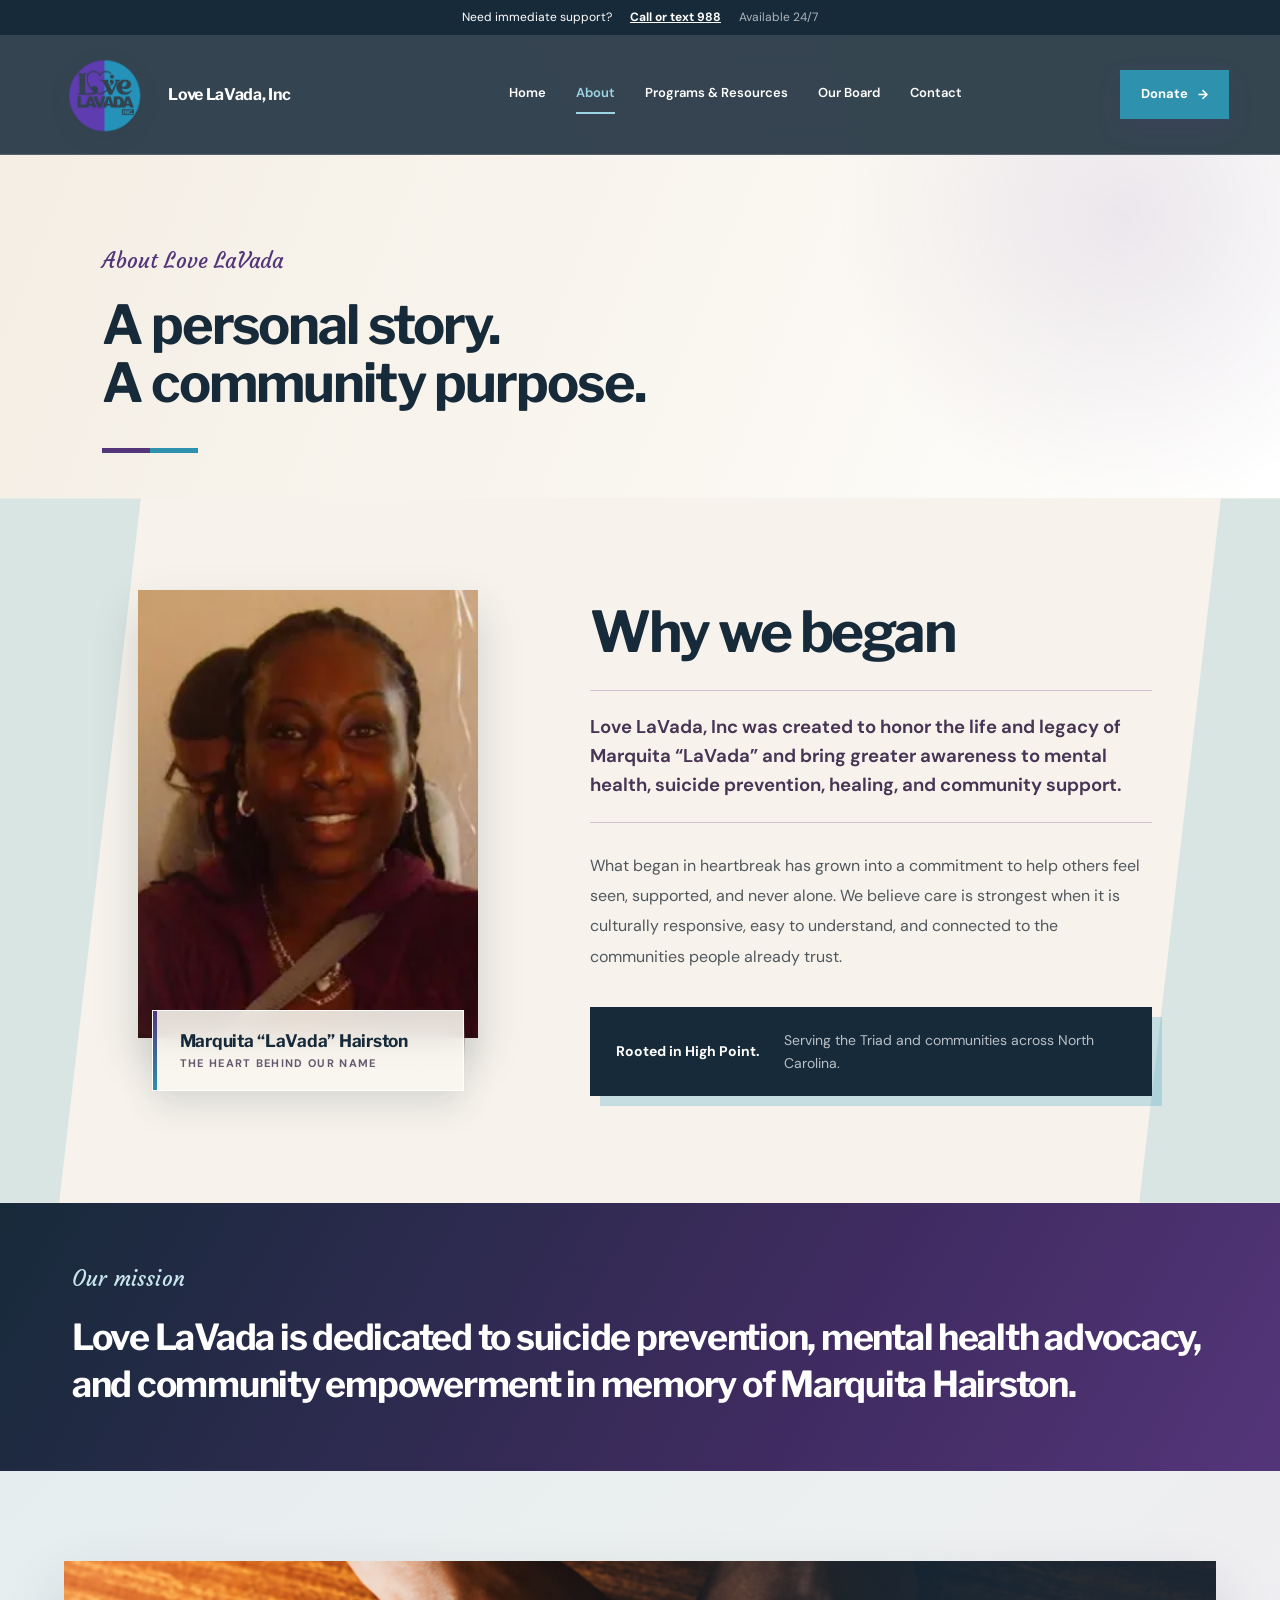
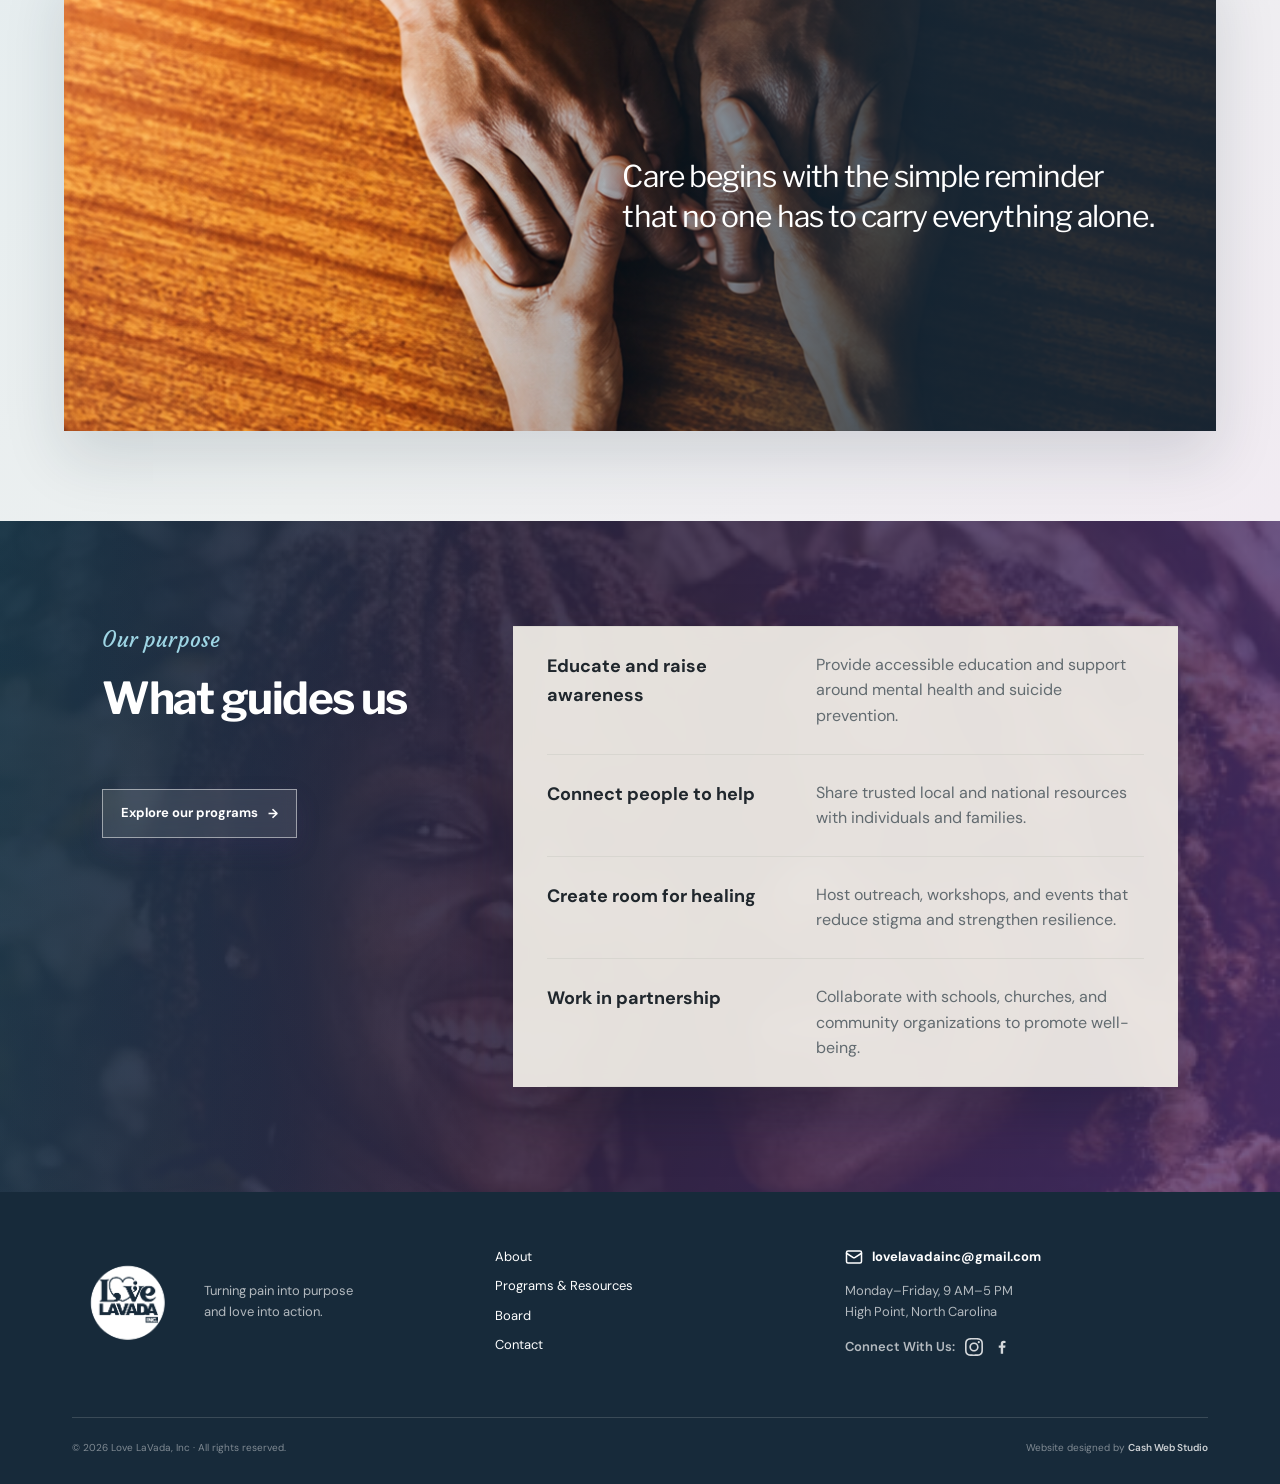
==== commit ffd2dc81: "Added facebook, updated mobile on Home page" ====
--- a/about.html
+++ b/about.html
@@ -1,9 +1,9 @@
-<!doctype html><html lang="en"><head><meta charset="utf-8"><meta name="viewport" content="width=device-width,initial-scale=1"><meta name="description" content="Learn the story, mission, and purpose of Love LaVada, Inc."><title>About | Love LaVada, Inc.</title><link rel="icon" href="assets/love-lavada-logo.png"><link rel="stylesheet" href="style.css"><script src="script.js" defer></script></head><body class="about-page">
+<!doctype html><html lang="en"><head><meta charset="utf-8"><meta name="viewport" content="width=device-width,initial-scale=1"><meta name="description" content="Learn the story, mission, and purpose of Love LaVada, Inc"><title>About | Love LaVada, Inc</title><link rel="icon" href="assets/love-lavada-logo.png"><link rel="stylesheet" href="style.css"><script src="script.js" defer></script></head><body class="about-page">
 <a class="skip-link" href="#main">Skip to content</a><div class="crisis"><span>Need immediate support?</span><a href="tel:988">Call or text 988</a><span>Available 24/7</span></div>
-<header class="header"><a class="logo" href="index.html"><img src="assets/love-lavada-logo.png" alt="Love LaVada, Inc."></a><button class="menu" aria-expanded="false" aria-controls="nav">Menu</button><nav id="nav"><a href="index.html">Home</a><a class="active" href="about.html">About</a><a href="programs.html">Programs &amp; Resources</a><a href="board.html">Our Board</a><a href="contact.html">Contact</a></nav><a class="donate" href="https://www.gofundme.com/f/building-a-safe-community-with-love-lavada" target="_blank" rel="noreferrer">Donate</a></header>
+<header class="header"><a class="logo" href="index.html"><img src="assets/love-lavada-logo.png" alt="Love LaVada, Inc"><span>Love LaVada, Inc</span></a><button class="menu" aria-expanded="false" aria-controls="nav">Menu</button><nav id="nav"><a href="index.html">Home</a><a class="active" href="about.html">About</a><a href="programs.html">Programs &amp; Resources</a><a href="board.html">Our Board</a><a href="contact.html">Contact</a></nav><a class="donate" href="https://www.gofundme.com/f/building-a-safe-community-with-love-lavada" target="_blank" rel="noreferrer">Donate</a></header>
 <main id="main"><section class="page-title"><p class="kicker">About Love LaVada</p><h1>A personal story.<br>A community purpose.</h1></section>
-<section class="story-layout"><div class="story-photo" data-reveal><span class="photo-accent" aria-hidden="true"></span><div class="lavada-photo-frame"><img src="assets/marquita-lavada.webp" alt="Marquita LaVada smiling"></div><p><strong>Marquita “LaVada” Hairston</strong><span>The heart behind our name</span></p></div><div class="prose story-prose" data-reveal><h2>Why we began</h2><p class="large">Love LaVada, Inc. was created to honor the life and legacy of Marquita “LaVada” and bring greater awareness to mental health, suicide prevention, healing, and community support.</p><p>What began in heartbreak has grown into a commitment to help others feel seen, supported, and never alone. We believe care is strongest when it is culturally responsive, easy to understand, and connected to the communities people already trust.</p><p class="location-note"><strong>Rooted in High Point.</strong><span>Serving the Triad and communities across North Carolina.</span></p></div></section>
+<section class="story-layout"><div class="story-photo" data-reveal><span class="photo-accent" aria-hidden="true"></span><div class="lavada-photo-frame"><img src="assets/marquita-lavada.webp" alt="Marquita LaVada smiling"></div><p><strong>Marquita “LaVada” Hairston</strong><span>The heart behind our name</span></p></div><div class="prose story-prose" data-reveal><h2>Why we began</h2><p class="large">Love LaVada, Inc was created to honor the life and legacy of Marquita “LaVada” and bring greater awareness to mental health, suicide prevention, healing, and community support.</p><p>What began in heartbreak has grown into a commitment to help others feel seen, supported, and never alone. We believe care is strongest when it is culturally responsive, easy to understand, and connected to the communities people already trust.</p><p class="location-note"><strong>Rooted in High Point.</strong><span>Serving the Triad and communities across North Carolina.</span></p></div></section>
 <section class="mission-band"><p class="section-tag light">Our mission</p><h2>Love LaVada is dedicated to suicide prevention, mental health advocacy, and community empowerment in memory of Marquita Hairston.</h2></section>
 <section class="about-image-break" data-reveal><img src="assets/supporting-hands-hq.png" alt="Hands offering support and reassurance"><blockquote>Care begins with the simple reminder that no one has to carry everything alone.</blockquote></section><section class="values"><div><p class="section-tag">Our purpose</p><h2>What guides us</h2><a class="btn values-cta" href="programs.html">Explore our programs</a></div><ol><li><strong>Educate and raise awareness</strong><span>Provide accessible education and support around mental health and suicide prevention.</span></li><li><strong>Connect people to help</strong><span>Share trusted local and national resources with individuals and families.</span></li><li><strong>Create room for healing</strong><span>Host outreach, workshops, and events that reduce stigma and strengthen resilience.</span></li><li><strong>Work in partnership</strong><span>Collaborate with schools, churches, and community organizations to promote well-being.</span></li></ol></section></main>
-<footer><div><img src="assets/love-lavada-logo-white.png" alt="Love LaVada, Inc."><p>Turning pain into purpose<br>and love into action.</p></div><div class="footer-links"><a href="about.html">About</a><a href="programs.html">Programs &amp; Resources</a><a href="board.html">Board</a><a href="contact.html">Contact</a></div><div><a href="mailto:lovelavadainc@gmail.com">lovelavadainc@gmail.com</a><p>Monday–Friday, 9 AM–5 PM<br>High Point, North Carolina</p></div><small><span>© <span data-year></span> Love LaVada, Inc. All rights reserved.</span><span>Website designed by <a href="https://www.cashwebstudio.com/" target="_blank" rel="noreferrer">Cash Web Studio</a></span></small></footer>
+<footer><div><img src="assets/love-lavada-logo-white.png" alt="Love LaVada, Inc"><p>Turning pain into purpose<br>and love into action.</p></div><div class="footer-links"><a href="about.html">About</a><a href="programs.html">Programs &amp; Resources</a><a href="board.html">Board</a><a href="contact.html">Contact</a></div><div><a href="mailto:lovelavadainc@gmail.com">lovelavadainc@gmail.com</a><p>Monday–Friday, 9 AM–5 PM<br>High Point, North Carolina</p></div><small><span>© <span data-year></span> Love LaVada, Inc · All rights reserved.</span><span>Website designed by <a href="https://www.cashwebstudio.com/" target="_blank" rel="noreferrer">Cash Web Studio</a></span></small></footer>
 </body></html>
--- a/style.css
+++ b/style.css
@@ -160,6 +160,12 @@
 
 .instagram-icon{border:0;border-radius:0;background:currentColor;-webkit-mask:url('assets/instagram.svg') center/contain no-repeat;mask:url('assets/instagram.svg') center/contain no-repeat}
 .instagram-icon::before,.instagram-icon::after{display:none}
+.facebook-link{display:inline-flex;align-items:center;gap:9px;width:max-content;color:inherit;font-weight:700;transition:color .2s ease,transform .2s ease}
+.facebook-link:hover{transform:translateY(-2px)}
+.facebook-icon{display:inline-block;width:18px;height:18px;flex:0 0 18px;background:currentColor;-webkit-mask:url('assets/facebook.svg') center/contain no-repeat;mask:url('assets/facebook.svg') center/contain no-repeat}
+footer .facebook-link{color:rgba(255,255,255,.82)}
+footer .facebook-link:hover{color:#fff}
+.contact-card .facebook-link{font-size:17px;color:var(--plum)}
 .footer-links a{display:inline-block;width:max-content;transition:color .22s ease,transform .22s ease}
 .footer-links a:hover{color:#9ed5e4;transform:translateX(5px)}
 footer small a[href*="cashwebstudio.com"]{display:inline-block;transition:color .2s ease,transform .2s ease}
@@ -738,3 +744,188 @@
   .board-members-heading{margin-bottom:38px}
   .board-members .headshot-frame{height:460px}
 }
+
+/* Home hero action alignment */
+.home-hero .actions .btn{
+  width:170px;
+  min-height:46px;
+  padding:13px 20px;
+}
+.home-hero .actions .btn.plain{
+  border:1px solid rgba(83,53,121,.34);
+}
+
+/* Compact three-line mobile navigation control */
+@media(max-width:900px){
+  .menu{
+    position:relative;
+    width:46px;
+    height:42px;
+    padding:0;
+    overflow:hidden;
+    color:#fff;
+    font-size:0;
+  }
+  .menu::before,.menu::after{
+    content:"";
+    position:absolute;
+    left:10px;
+    width:24px;
+    height:2px;
+    background:currentColor;
+    transition:top .25s ease,bottom .25s ease,transform .25s ease,box-shadow .25s ease;
+  }
+  .menu::before{top:12px;box-shadow:0 8px 0 currentColor}
+  .menu::after{bottom:12px}
+  .menu.is-open::before{top:19px;box-shadow:none;transform:rotate(45deg)}
+  .menu.is-open::after{bottom:19px;transform:rotate(-45deg)}
+}
+
+@media(max-width:600px){
+  .home-hero .actions{
+    flex-direction:row;
+    align-items:stretch;
+    gap:10px;
+  }
+  .home-hero .actions .btn{
+    width:auto;
+    min-width:0;
+    flex:1 1 0;
+    padding:12px 10px;
+    white-space:nowrap;
+  }
+  .home-hero .actions .btn.plain span{margin-left:7px}
+}
+
+/* Organization name beside the header mark */
+.header{grid-template-columns:minmax(250px,300px) 1fr auto}
+.header .logo{
+  display:flex;
+  align-items:center;
+  gap:13px;
+  min-width:0;
+}
+.header .logo span{
+  font-family:'Libre Franklin',Arial,sans-serif;
+  font-size:16px;
+  font-weight:700;
+  line-height:1.2;
+  letter-spacing:-.02em;
+  white-space:nowrap;
+}
+@media(max-width:900px){
+  .header{grid-template-columns:1fr auto auto}
+}
+@media(max-width:600px){
+  .header{grid-template-columns:1fr auto}
+  .header .logo{gap:9px}
+  .header .logo span{font-size:13px}
+}
+
+@media(max-width:600px){
+  .hero-note span{
+    font-size:9px;
+    letter-spacing:.045em;
+  }
+  .hero-note strong{
+    font-size:12px;
+    padding-left:10px;
+  }
+}
+
+@media(max-width:900px){
+  .header{
+    position:sticky;
+    border-bottom:0;
+  }
+  .header .menu{
+    grid-column:-1;
+    justify-self:end;
+  }
+  .header .donate{
+    grid-column:2;
+    grid-row:1;
+  }
+  .header nav{
+    top:100%;
+    margin:0;
+  }
+}
+@media(max-width:600px){
+  .header .menu{grid-column:2}
+}
+
+/* Clearer mobile framing for How we show up */
+@media(max-width:600px){
+  .focus-section{
+    padding:78px 24px 82px 34px;
+    background:#eaf3f5;
+    border-left:10px solid var(--blue);
+  }
+  .focus-section::before{
+    display:none;
+  }
+  .focus-section::after{
+    display:block;
+    top:0;
+    right:0;
+    width:82px;
+    height:8px;
+    background:var(--plum);
+    clip-path:none;
+  }
+  .focus-section .pillars{
+    margin-left:0;
+    margin-right:0;
+  }
+}
+
+@media(max-width:600px){
+  .header{
+    height:84px;
+    min-height:84px;
+    padding-top:4px;
+    padding-bottom:4px;
+  }
+  .header .logo img{
+    width:66px;
+    height:66px;
+  }
+  .header .logo span{font-size:12px}
+}
+
+@media(max-width:900px){
+  .menu{
+    background-image:linear-gradient(currentColor,currentColor);
+    background-position:center;
+    background-repeat:no-repeat;
+    background-size:24px 2px;
+    transition:background-size .2s ease;
+  }
+  .menu::before{
+    top:11px;
+    box-shadow:none;
+  }
+  .menu::after{bottom:11px}
+  .menu.is-open{background-size:0 2px}
+  .menu.is-open::before{top:20px}
+  .menu.is-open::after{bottom:20px}
+}
+
+@media(max-width:900px){
+  .menu::before,.menu::after{
+    left:50%;
+    transform:translateX(-50%);
+    transform-origin:center;
+  }
+  .menu.is-open::before,.menu.is-open::after{
+    top:50%;
+    bottom:auto;
+  }
+  .menu.is-open::before{
+    transform:translate(-50%,-50%) rotate(45deg);
+  }
+  .menu.is-open::after{
+    transform:translate(-50%,-50%) rotate(-45deg);
+  }
+}
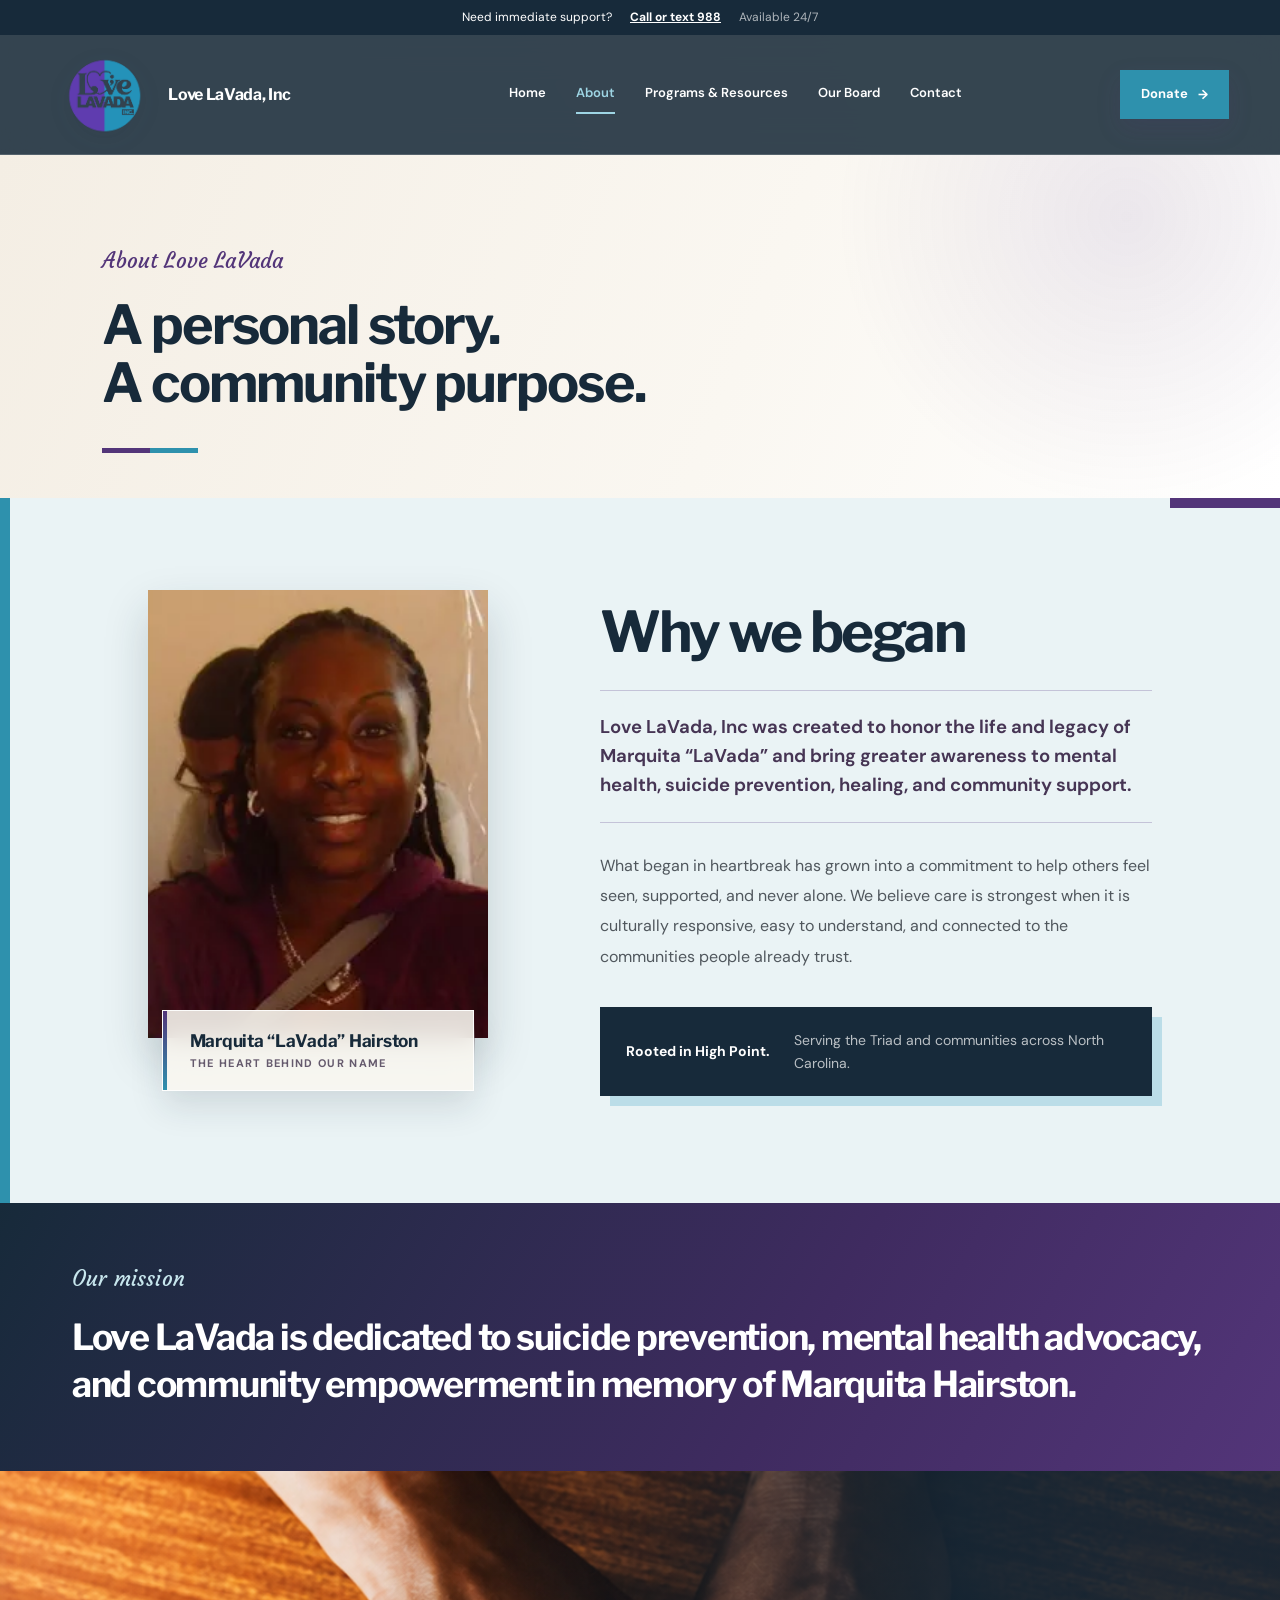
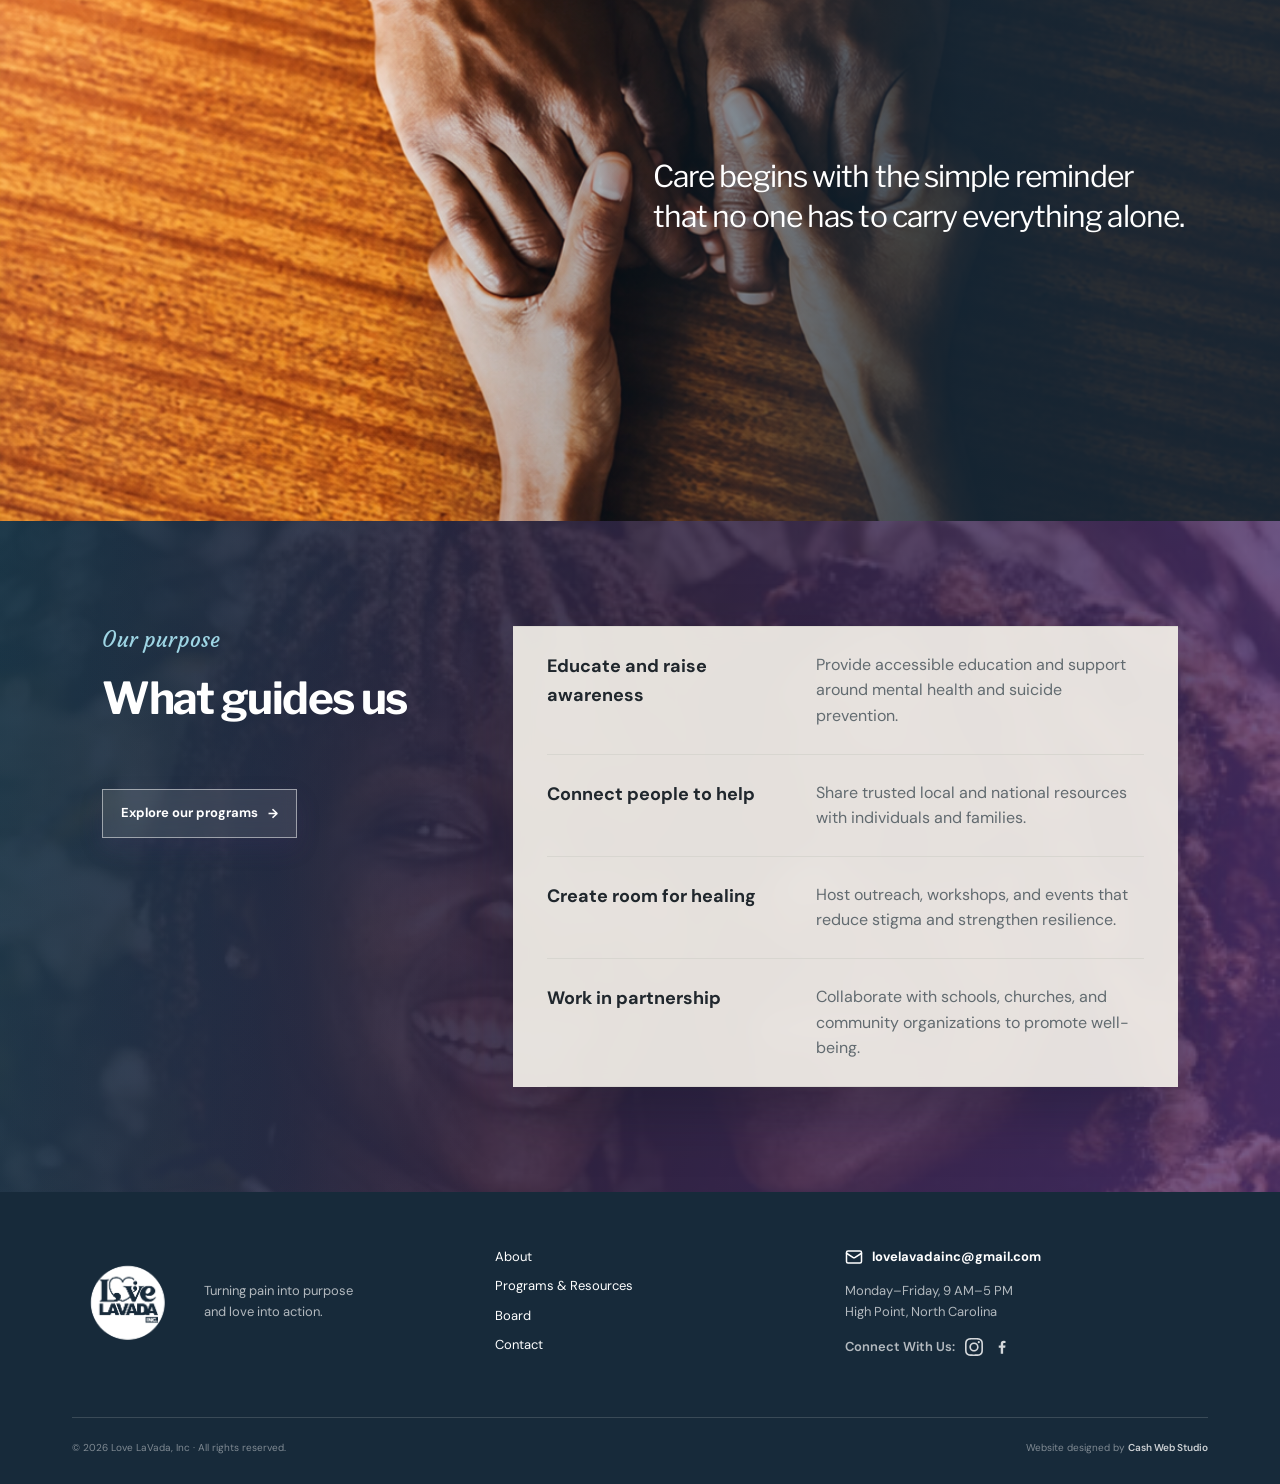
==== commit d3e5171f: "added social preview" ====
--- a/about.html
+++ b/about.html
@@ -1,4 +1,4 @@
-<!doctype html><html lang="en"><head><meta charset="utf-8"><meta name="viewport" content="width=device-width,initial-scale=1"><meta name="description" content="Learn the story, mission, and purpose of Love LaVada, Inc"><title>About | Love LaVada, Inc</title><link rel="icon" href="assets/love-lavada-logo.png"><link rel="stylesheet" href="style.css"><script src="script.js" defer></script></head><body class="about-page">
+<!doctype html><html lang="en"><head><meta charset="utf-8"><meta name="viewport" content="width=device-width,initial-scale=1"><meta name="description" content="Learn the story, mission, and purpose of Love LaVada, Inc"><meta property="og:type" content="website"><meta property="og:site_name" content="Love LaVada, Inc"><meta property="og:title" content="About | Love LaVada, Inc"><meta property="og:description" content="Learn the story, mission, and purpose behind Love LaVada, Inc."><meta property="og:url" content="https://lovelavadainc.org/about"><meta property="og:image" content="https://lovelavadainc.org/assets/social-preview.png"><meta property="og:image:width" content="1200"><meta property="og:image:height" content="630"><meta property="og:image:alt" content="Love LaVada, Inc — Care. Connection. Community."><meta name="twitter:card" content="summary_large_image"><meta name="twitter:title" content="About | Love LaVada, Inc"><meta name="twitter:description" content="Learn the story, mission, and purpose behind Love LaVada, Inc."><meta name="twitter:image" content="https://lovelavadainc.org/assets/social-preview.png"><title>About | Love LaVada, Inc</title><link rel="icon" href="assets/love-lavada-logo.png"><link rel="stylesheet" href="style.css"><script src="script.js" defer></script></head><body class="about-page">
 <a class="skip-link" href="#main">Skip to content</a><div class="crisis"><span>Need immediate support?</span><a href="tel:988">Call or text 988</a><span>Available 24/7</span></div>
 <header class="header"><a class="logo" href="index.html"><img src="assets/love-lavada-logo.png" alt="Love LaVada, Inc"><span>Love LaVada, Inc</span></a><button class="menu" aria-expanded="false" aria-controls="nav">Menu</button><nav id="nav"><a href="index.html">Home</a><a class="active" href="about.html">About</a><a href="programs.html">Programs &amp; Resources</a><a href="board.html">Our Board</a><a href="contact.html">Contact</a></nav><a class="donate" href="https://www.gofundme.com/f/building-a-safe-community-with-love-lavada" target="_blank" rel="noreferrer">Donate</a></header>
 <main id="main"><section class="page-title"><p class="kicker">About Love LaVada</p><h1>A personal story.<br>A community purpose.</h1></section>
--- a/style.css
+++ b/style.css
@@ -929,3 +929,894 @@
     transform:translate(-50%,-50%) rotate(-45deg);
   }
 }
+
+/* Use the clearer How we show up framing at every screen size */
+.focus-section{
+  background:#eaf3f5;
+  border-left:10px solid var(--blue);
+}
+.focus-section::before{display:none}
+.focus-section::after{
+  display:block;
+  top:0;
+  right:0;
+  width:110px;
+  height:10px;
+  background:var(--plum);
+  clip-path:none;
+}
+@media(max-width:600px){
+  .focus-section::after{
+    width:82px;
+    height:8px;
+  }
+}
+
+/* Full-width continuation beneath How we show up */
+.home-closing{
+  padding:0 0 105px;
+}
+.home-closing .editorial-image{
+  width:100%;
+  max-width:none;
+  margin:0 0 78px;
+  min-height:600px;
+}
+.home-closing .editorial-image>img{
+  height:600px;
+}
+.home-closing .editorial-image>div{
+  left:clamp(22px,6vw,100px);
+  width:min(520px,46%);
+}
+@media(max-width:600px){
+  .home-closing{
+    padding-top:0;
+  }
+  .home-closing .editorial-image{
+    margin-bottom:52px;
+    min-height:540px;
+  }
+  .home-closing .editorial-image>img{height:540px}
+  .home-closing .editorial-image>div{
+    left:0;
+    width:92%;
+  }
+}
+
+/* Full-width survey band connected to the image and footer */
+.home-closing{
+  padding-bottom:0;
+}
+.home-closing .editorial-image{
+  margin-bottom:0;
+}
+.home-closing .callout{
+  width:100%;
+  max-width:none;
+  margin:0;
+  padding:76px max(calc((100vw - var(--max))/2 + 22px),clamp(28px,7vw,120px));
+}
+@media(max-width:600px){
+  .home-closing .editorial-image{margin-bottom:0}
+  .home-closing .callout{
+    margin:0;
+    padding:58px 22px 62px;
+  }
+}
+
+/* Connected brand-color triptych for How we show up */
+.focus-section{
+  padding-top:105px;
+  padding-bottom:120px;
+}
+.focus-section::before{display:none}
+.focus-section .pillars{
+  gap:0;
+  border:0;
+  background:transparent;
+  box-shadow:0 30px 64px rgba(23,42,58,.14);
+}
+.focus-section .pillars article,
+.focus-section .pillars article:nth-child(2),
+.focus-section .pillars article:nth-child(3){
+  min-height:340px;
+  padding:52px 42px 48px;
+  border:0;
+  box-shadow:none;
+  transform:none;
+}
+.focus-section .pillars article:nth-child(1){background:var(--plum)}
+.focus-section .pillars article:nth-child(2){background:#fff}
+.focus-section .pillars article:nth-child(3){background:#287f99}
+.focus-section .pillars article::after,
+.focus-section .pillars article:nth-child(2)::after,
+.focus-section .pillars article:nth-child(3)::after{
+  top:auto;
+  bottom:0;
+  left:0;
+  right:0;
+  width:100%;
+  height:7px;
+  background:rgba(255,255,255,.32);
+}
+.focus-section .pillars article:nth-child(2)::after{background:var(--navy)}
+.focus-section .pillars article>span,
+.focus-section .pillars article:nth-child(3)>span{color:rgba(255,255,255,.72)}
+.focus-section .pillars article:nth-child(2)>span{color:var(--plum)}
+.focus-section .pillars article:nth-child(1) h3,
+.focus-section .pillars article:nth-child(3) h3{color:#fff}
+.focus-section .pillars article:nth-child(1) p,
+.focus-section .pillars article:nth-child(3) p{color:rgba(255,255,255,.82)}
+.focus-section .pillars h3{
+  font-size:clamp(30px,2.5vw,37px);
+  margin-bottom:20px;
+}
+.focus-section .pillars p{
+  font-size:16px;
+  line-height:1.85;
+}
+.focus-section .pillars article:hover,
+.focus-section .pillars article:nth-child(2):hover{
+  transform:translateY(-7px);
+  z-index:3;
+}
+@media(max-width:900px){
+  .focus-section{
+    padding-top:78px;
+    padding-bottom:90px;
+  }
+  .focus-section .pillars{
+    gap:12px;
+    box-shadow:none;
+  }
+  .focus-section .pillars article,
+  .focus-section .pillars article:nth-child(2),
+  .focus-section .pillars article:nth-child(3){
+    min-height:0;
+    padding:40px 34px;
+  }
+}
+
+/* Final single curved connector treatment */
+.focus-section .pillars{gap:84px}
+.focus-section .pillars article:not(:last-child)::before{
+  top:50%;
+  right:-86px;
+  bottom:auto;
+  left:auto;
+  width:88px;
+  height:62px;
+  border:none;
+  transform:translateY(-50%);
+  background:center/100% 100% no-repeat url("data:image/svg+xml,%3Csvg xmlns='http://www.w3.org/2000/svg' viewBox='0 0 88 62'%3E%3Cpath d='M2 34 C24 14 62 52 86 30' fill='none' stroke='%23533579' stroke-width='5' stroke-linecap='round' stroke-dasharray='9 8'/%3E%3C/svg%3E");
+}
+.focus-section .pillars article:nth-child(2)::before{
+  border:none;
+  background-image:url("data:image/svg+xml,%3Csvg xmlns='http://www.w3.org/2000/svg' viewBox='0 0 88 62'%3E%3Cpath d='M2 29 C27 51 62 12 86 34' fill='none' stroke='%232e91ad' stroke-width='5' stroke-linecap='round' stroke-dasharray='9 8'/%3E%3C/svg%3E");
+}
+@media(max-width:900px){
+  .focus-section .pillars{gap:64px}
+  .focus-section .pillars article:not(:last-child)::before{
+    top:auto;
+    right:auto;
+    bottom:-65px;
+    left:18px;
+    width:64px;
+    height:66px;
+    border:none;
+    transform:none;
+    background-image:url("data:image/svg+xml,%3Csvg xmlns='http://www.w3.org/2000/svg' viewBox='0 0 64 66'%3E%3Cpath d='M27 2 C8 18 48 45 27 64' fill='none' stroke='%23533579' stroke-width='5' stroke-linecap='round' stroke-dasharray='9 8'/%3E%3C/svg%3E");
+  }
+  .focus-section .pillars article:nth-child(2)::before{
+    border:none;
+    background-image:url("data:image/svg+xml,%3Csvg xmlns='http://www.w3.org/2000/svg' viewBox='0 0 64 66'%3E%3Cpath d='M28 2 C49 20 8 43 29 64' fill='none' stroke='%232e91ad' stroke-width='5' stroke-linecap='round' stroke-dasharray='9 8'/%3E%3C/svg%3E");
+  }
+}
+
+/* FINAL authoritative How we show up layout */
+@media(min-width:1281px){
+  .focus-section{
+    padding-left:10px!important;
+    padding-right:10px!important;
+  }
+  .focus-section .pillars{
+    width:100%!important;
+    max-width:none!important;
+    grid-template-columns:repeat(3,minmax(0,420px))!important;
+    justify-content:space-between!important;
+    align-items:start!important;
+    gap:0!important;
+    position:relative!important;
+    isolation:isolate;
+  }
+  .focus-section .pillars article,
+  .focus-section .pillars article:nth-child(1),
+  .focus-section .pillars article:nth-child(2),
+  .focus-section .pillars article:nth-child(3){
+    width:420px!important;
+    max-width:none!important;
+    height:190px!important;
+    min-height:190px!important;
+    padding:18px 26px 17px!important;
+    align-self:start!important;
+    z-index:2!important;
+  }
+  .focus-section .pillars article>span,
+  .focus-section .pillars article:nth-child(1)>span,
+  .focus-section .pillars article:nth-child(2)>span,
+  .focus-section .pillars article:nth-child(3)>span{
+    margin-bottom:14px!important;
+  }
+  .focus-section .pillars h3{
+    font-size:25px!important;
+    margin-bottom:10px!important;
+  }
+  .focus-section .pillars p{
+    font-size:15px!important;
+    line-height:1.5!important;
+  }
+  .focus-section .pillars::before{
+    content:""!important;
+    display:block!important;
+    position:absolute!important;
+    z-index:0!important;
+    inset:50% 0 auto!important;
+    width:100%!important;
+    height:68px!important;
+    opacity:1!important;
+    transform:translateY(-50%)!important;
+    background:center/100% 100% no-repeat url("data:image/svg+xml,%3Csvg xmlns='http://www.w3.org/2000/svg' viewBox='0 0 1200 68' preserveAspectRatio='none'%3E%3Cpath d='M290 34 C330 15 385 53 455 34' fill='none' stroke='%234b2672' stroke-width='6' stroke-linecap='round' stroke-dasharray='11 9'/%3E%3Cpath d='M745 34 C790 53 845 15 910 34' fill='none' stroke='%23167f9d' stroke-width='6' stroke-linecap='round' stroke-dasharray='11 9'/%3E%3C/svg%3E")!important;
+  }
+  .focus-section .pillars article::before,
+  .focus-section .pillars article:nth-child(1)::before,
+  .focus-section .pillars article:nth-child(2)::before,
+  .focus-section .pillars article:nth-child(3)::before{
+    display:none!important;
+  }
+}
+@media(max-width:1280px){
+  .focus-section .pillars{
+    grid-template-columns:1fr!important;
+    gap:22px!important;
+  }
+  .focus-section .pillars::before,
+  .focus-section .pillars article::before{
+    display:none!important;
+  }
+  .focus-section .pillars article,
+  .focus-section .pillars article:nth-child(1),
+  .focus-section .pillars article:nth-child(2),
+  .focus-section .pillars article:nth-child(3){
+    width:100%!important;
+    max-width:none!important;
+    height:auto!important;
+    min-height:0!important;
+  }
+}
+
+/* Final card proportions and desktop-only connectors */
+@media(min-width:901px){
+  .focus-section .pillars{gap:110px}
+  .focus-section .pillars article,
+  .focus-section .pillars article:nth-child(2),
+  .focus-section .pillars article:nth-child(3){
+    min-height:250px;
+    padding:38px 34px 34px;
+  }
+  .focus-section .pillars article:not(:last-child)::before{
+    top:50%;
+    right:-100px;
+    bottom:auto;
+    left:auto;
+    width:80px;
+    height:54px;
+    border:none;
+    transform:translateY(-50%);
+    background:center/100% 100% no-repeat url("data:image/svg+xml,%3Csvg xmlns='http://www.w3.org/2000/svg' viewBox='0 0 80 54'%3E%3Cpath d='M4 29 C23 12 56 43 76 26' fill='none' stroke='%23533579' stroke-width='5' stroke-linecap='round' stroke-dasharray='9 8'/%3E%3C/svg%3E");
+  }
+  .focus-section .pillars article:nth-child(2)::before{
+    background-image:url("data:image/svg+xml,%3Csvg xmlns='http://www.w3.org/2000/svg' viewBox='0 0 80 54'%3E%3Cpath d='M4 25 C24 43 56 11 76 29' fill='none' stroke='%232e91ad' stroke-width='5' stroke-linecap='round' stroke-dasharray='9 8'/%3E%3C/svg%3E");
+  }
+}
+@media(max-width:900px){
+  .focus-section .pillars{gap:22px}
+  .focus-section .pillars article,
+  .focus-section .pillars article:nth-child(2),
+  .focus-section .pillars article:nth-child(3){
+    min-height:0;
+    padding:36px 30px;
+  }
+  .focus-section .pillars article:not(:last-child)::before,
+  .focus-section .pillars article:nth-child(2)::before{
+    display:none;
+  }
+}
+
+/* Paths tuck behind shorter, more widely spaced cards */
+.focus-section .pillars h3{
+  font-size:clamp(25px,2vw,30px);
+  margin-bottom:14px;
+}
+@media(min-width:1101px){
+  .focus-section .pillars{
+    gap:150px;
+    isolation:isolate;
+  }
+  .focus-section .pillars article,
+  .focus-section .pillars article:nth-child(2),
+  .focus-section .pillars article:nth-child(3){
+    min-height:0;
+    padding:30px 30px 28px;
+    z-index:2;
+  }
+  .focus-section .pillars article:not(:last-child)::before{
+    top:50%;
+    right:-160px;
+    bottom:auto;
+    left:auto;
+    z-index:-1;
+    width:170px;
+    height:58px;
+    border:none;
+    transform:translateY(-50%);
+    background:center/100% 100% no-repeat url("data:image/svg+xml,%3Csvg xmlns='http://www.w3.org/2000/svg' viewBox='0 0 170 58'%3E%3Cpath d='M2 32 C45 10 119 47 168 28' fill='none' stroke='%23533579' stroke-width='5' stroke-linecap='round' stroke-dasharray='9 8'/%3E%3C/svg%3E");
+  }
+  .focus-section .pillars article:nth-child(2)::before{
+    background-image:url("data:image/svg+xml,%3Csvg xmlns='http://www.w3.org/2000/svg' viewBox='0 0 170 58'%3E%3Cpath d='M2 27 C50 47 121 9 168 31' fill='none' stroke='%232e91ad' stroke-width='5' stroke-linecap='round' stroke-dasharray='9 8'/%3E%3C/svg%3E");
+  }
+}
+@media(max-width:1100px){
+  .focus-section .pillars{
+    grid-template-columns:1fr;
+    gap:22px;
+  }
+  .focus-section .pillars article,
+  .focus-section .pillars article:nth-child(2),
+  .focus-section .pillars article:nth-child(3){
+    min-height:0;
+    padding:32px 30px 30px;
+  }
+  .focus-section .pillars article:not(:last-child)::before,
+  .focus-section .pillars article:nth-child(2)::before{
+    display:none;
+  }
+}
+
+@media(min-width:1101px){
+  .focus-section .pillars::before{
+    content:"";
+    display:block;
+    position:absolute;
+    z-index:0;
+    left:0;
+    right:0;
+    top:50%;
+    height:72px;
+    transform:translateY(-50%);
+    background:center/100% 100% no-repeat url("data:image/svg+xml,%3Csvg xmlns='http://www.w3.org/2000/svg' viewBox='0 0 1200 72' preserveAspectRatio='none'%3E%3Cpath d='M285 39 C330 12 415 59 465 33' fill='none' stroke='%23533579' stroke-width='5' stroke-linecap='round' stroke-dasharray='9 8'/%3E%3Cpath d='M735 32 C790 59 860 10 915 39' fill='none' stroke='%232e91ad' stroke-width='5' stroke-linecap='round' stroke-dasharray='9 8'/%3E%3C/svg%3E");
+  }
+  .focus-section .pillars article:not(:last-child)::before,
+  .focus-section .pillars article:nth-child(2)::before{
+    display:none;
+  }
+}
+
+/* Wider final desktop composition */
+.focus-section .pillars h3{font-size:25px}
+@media(min-width:1281px){
+  .focus-section .pillars{
+    max-width:none;
+    gap:clamp(190px,13vw,250px);
+    align-items:start;
+  }
+  .focus-section .pillars article,
+  .focus-section .pillars article:nth-child(2),
+  .focus-section .pillars article:nth-child(3){
+    min-height:0;
+    height:auto;
+    align-self:start;
+    padding:28px 30px 26px;
+  }
+  .focus-section .pillars::before{
+    opacity:1;
+    height:76px;
+    background-image:url("data:image/svg+xml,%3Csvg xmlns='http://www.w3.org/2000/svg' viewBox='0 0 1200 76' preserveAspectRatio='none'%3E%3Cpath d='M225 41 C300 8 410 66 490 34' fill='none' stroke='%234b2672' stroke-width='6' stroke-linecap='round' stroke-dasharray='11 9'/%3E%3Cpath d='M710 34 C795 67 905 8 985 42' fill='none' stroke='%23167f9d' stroke-width='6' stroke-linecap='round' stroke-dasharray='11 9'/%3E%3C/svg%3E");
+  }
+}
+
+/* Wider, lower cards with reversed curls */
+@media(min-width:1281px){
+  .focus-section{
+    padding-left:18px;
+    padding-right:18px;
+  }
+  .focus-heading{
+    margin-left:clamp(42px,7vw,132px);
+  }
+  .focus-section .pillars{
+    grid-template-columns:repeat(3,minmax(0,350px));
+    justify-content:space-between;
+    gap:0;
+  }
+  .focus-section .pillars article,
+  .focus-section .pillars article:nth-child(2),
+  .focus-section .pillars article:nth-child(3){
+    width:350px;
+    height:200px;
+    min-height:200px;
+    padding:22px 27px 20px;
+  }
+  .focus-section .pillars article>span,
+  .focus-section .pillars article:nth-child(2)>span,
+  .focus-section .pillars article:nth-child(3)>span{
+    margin-bottom:18px;
+  }
+  .focus-section .pillars h3{
+    margin-bottom:12px;
+  }
+  .focus-section .pillars p{
+    line-height:1.55;
+  }
+  .focus-section .pillars::before{
+    height:72px;
+    background-image:url("data:image/svg+xml,%3Csvg xmlns='http://www.w3.org/2000/svg' viewBox='0 0 1200 72' preserveAspectRatio='none'%3E%3Cpath d='M205 35 C265 54 320 17 380 36 S470 54 525 34' fill='none' stroke='%234b2672' stroke-width='6' stroke-linecap='round' stroke-dasharray='11 9'/%3E%3Cpath d='M675 37 C735 18 795 54 855 35 S945 18 1000 37' fill='none' stroke='%23167f9d' stroke-width='6' stroke-linecap='round' stroke-dasharray='11 9'/%3E%3C/svg%3E");
+  }
+}
+@media(max-width:1280px){
+  .focus-section .pillars{
+    grid-template-columns:1fr;
+    gap:22px;
+    align-items:stretch;
+  }
+  .focus-section .pillars::before{display:none}
+  .focus-section .pillars article:not(:last-child)::before,
+  .focus-section .pillars article:nth-child(2)::before{display:none}
+}
+
+/* Edge-to-edge desktop spread with visible wave curls */
+@media(min-width:1281px){
+  .focus-section{
+    padding-left:55px;
+    padding-right:55px;
+  }
+  .focus-heading{margin-left:clamp(20px,5vw,95px)}
+  .focus-section .pillars{
+    width:100%;
+    max-width:none;
+    gap:clamp(220px,16vw,320px);
+  }
+  .focus-section .pillars article,
+  .focus-section .pillars article:nth-child(2),
+  .focus-section .pillars article:nth-child(3){
+    padding:24px 28px 23px;
+  }
+  .focus-section .pillars p{
+    font-size:15px;
+    line-height:1.65;
+  }
+  .focus-section .pillars::before{
+    opacity:1;
+    height:96px;
+    background-image:url("data:image/svg+xml,%3Csvg xmlns='http://www.w3.org/2000/svg' viewBox='0 0 1200 96' preserveAspectRatio='none'%3E%3Cpath d='M240 48 C275 -12 315 105 355 48 S435 -12 480 48' fill='none' stroke='%234b2672' stroke-width='6' stroke-linecap='round' stroke-dasharray='11 9'/%3E%3Cpath d='M715 48 C755 105 800 -12 840 48 S915 105 960 48' fill='none' stroke='%23167f9d' stroke-width='6' stroke-linecap='round' stroke-dasharray='11 9'/%3E%3C/svg%3E");
+  }
+}
+
+/* Fixed-width desktop cards create true open spacing */
+@media(min-width:1281px){
+  .focus-section .pillars{
+    grid-template-columns:repeat(3,minmax(0,320px));
+    justify-content:space-between;
+    gap:0;
+  }
+  .focus-section .pillars article,
+  .focus-section .pillars article:nth-child(2),
+  .focus-section .pillars article:nth-child(3){
+    width:100%;
+    height:240px;
+    min-height:240px;
+    padding:24px 28px 22px;
+  }
+  .focus-section .pillars::before{
+    opacity:1;
+    height:72px;
+    background-image:url("data:image/svg+xml,%3Csvg xmlns='http://www.w3.org/2000/svg' viewBox='0 0 1200 72' preserveAspectRatio='none'%3E%3Cpath d='M200 37 C260 17 315 55 375 36 S465 19 520 37' fill='none' stroke='%234b2672' stroke-width='6' stroke-linecap='round' stroke-dasharray='11 9'/%3E%3Cpath d='M680 36 C740 54 800 18 860 37 S950 54 1005 35' fill='none' stroke='%23167f9d' stroke-width='6' stroke-linecap='round' stroke-dasharray='11 9'/%3E%3C/svg%3E");
+  }
+}
+
+/* Airier cards with winding dashed connectors */
+.focus-section .pillars{gap:68px}
+.focus-section .pillars article:not(:last-child)::before{
+  top:50%;
+  right:-70px;
+  bottom:auto;
+  left:auto;
+  width:72px;
+  height:68px;
+  border:0;
+  transform:translateY(-50%);
+  background:center/contain no-repeat url("data:image/svg+xml,%3Csvg xmlns='http://www.w3.org/2000/svg' viewBox='0 0 72 68'%3E%3Cpath d='M2 39 C18 3 49 65 70 29' fill='none' stroke='%23533579' stroke-width='3' stroke-linecap='round' stroke-dasharray='7 7'/%3E%3C/svg%3E");
+}
+.focus-section .pillars article:nth-child(2)::before{
+  background-image:url("data:image/svg+xml,%3Csvg xmlns='http://www.w3.org/2000/svg' viewBox='0 0 72 68'%3E%3Cpath d='M2 28 C23 65 49 2 70 38' fill='none' stroke='%232e91ad' stroke-width='3' stroke-linecap='round' stroke-dasharray='7 7'/%3E%3C/svg%3E");
+}
+@media(max-width:900px){
+  .focus-section .pillars{gap:52px}
+  .focus-section .pillars article:not(:last-child)::before{
+    top:auto;
+    right:auto;
+    bottom:-54px;
+    left:18px;
+    width:70px;
+    height:56px;
+    transform:none;
+    background-image:url("data:image/svg+xml,%3Csvg xmlns='http://www.w3.org/2000/svg' viewBox='0 0 70 56'%3E%3Cpath d='M26 2 C2 14 58 31 28 54' fill='none' stroke='%23533579' stroke-width='3' stroke-linecap='round' stroke-dasharray='7 7'/%3E%3C/svg%3E");
+  }
+  .focus-section .pillars article:nth-child(2)::before{
+    background-image:url("data:image/svg+xml,%3Csvg xmlns='http://www.w3.org/2000/svg' viewBox='0 0 70 56'%3E%3Cpath d='M28 2 C58 16 3 35 30 54' fill='none' stroke='%232e91ad' stroke-width='3' stroke-linecap='round' stroke-dasharray='7 7'/%3E%3C/svg%3E");
+  }
+}
+
+/* Dashed-path card connection for How we show up */
+.focus-section{
+  padding-left:clamp(44px,8vw,150px);
+  padding-right:clamp(44px,8vw,150px);
+  padding-bottom:120px;
+}
+.focus-heading,
+.focus-section .pillars{
+  width:100%;
+  max-width:1200px;
+  margin-left:0;
+  margin-right:auto;
+}
+.focus-section .pillars{
+  gap:28px;
+  overflow:visible;
+  background:transparent;
+  box-shadow:none;
+}
+.focus-section .pillars article,
+.focus-section .pillars article:nth-child(2),
+.focus-section .pillars article:nth-child(3){
+  min-height:300px;
+  padding:48px 40px 42px;
+  overflow:visible;
+  border:1px solid rgba(23,42,58,.1);
+  background:#fff;
+  box-shadow:0 20px 46px rgba(23,42,58,.09);
+  color:var(--ink);
+}
+.focus-section .pillars article:nth-child(1){background:#fff}
+.focus-section .pillars article::after,
+.focus-section .pillars article:nth-child(2)::after,
+.focus-section .pillars article:nth-child(3)::after{
+  top:0;
+  bottom:auto;
+  left:0;
+  right:0;
+  width:100%;
+  height:6px;
+}
+.focus-section .pillars article:nth-child(1)::after{background:var(--plum)}
+.focus-section .pillars article:nth-child(2)::after{background:var(--blue)}
+.focus-section .pillars article:nth-child(3)::after{background:var(--navy)}
+.focus-section .pillars article:not(:last-child)::before{
+  content:"";
+  position:absolute;
+  z-index:4;
+  top:50%;
+  right:-30px;
+  width:30px;
+  border-top:3px dashed rgba(83,53,121,.72);
+  transform:translateY(-50%);
+}
+.focus-section .pillars article:nth-child(2)::before{
+  border-color:rgba(46,145,173,.78);
+}
+.focus-section .pillars article>span,
+.focus-section .pillars article:nth-child(1)>span{color:var(--plum)}
+.focus-section .pillars article:nth-child(2)>span{color:#247f99}
+.focus-section .pillars article:nth-child(3)>span{color:var(--navy)}
+.focus-section .pillars article h3,
+.focus-section .pillars article:nth-child(1) h3,
+.focus-section .pillars article:nth-child(3) h3{color:var(--navy)}
+.focus-section .pillars article p,
+.focus-section .pillars article:nth-child(1) p,
+.focus-section .pillars article:nth-child(3) p{color:var(--muted)}
+@media(max-width:900px){
+  .focus-section{
+    padding-left:34px;
+    padding-right:24px;
+  }
+  .focus-section .pillars{gap:28px}
+  .focus-section .pillars article,
+  .focus-section .pillars article:nth-child(2),
+  .focus-section .pillars article:nth-child(3){
+    padding:40px 32px;
+  }
+  .focus-section .pillars article:not(:last-child)::before{
+    top:auto;
+    right:auto;
+    bottom:-30px;
+    left:28px;
+    width:0;
+    height:30px;
+    border-top:0;
+    border-left:3px dashed rgba(83,53,121,.72);
+    transform:none;
+  }
+  .focus-section .pillars article:nth-child(2)::before{
+    border-left-color:rgba(46,145,173,.78);
+  }
+}
+
+/* Authoritative curved connector spacing */
+.focus-section .pillars{gap:84px}
+.focus-section .pillars article:not(:last-child)::before{
+  top:50%;right:-86px;bottom:auto;left:auto;
+  width:88px;height:62px;
+  border:none;
+  transform:translateY(-50%);
+  background:center/100% 100% no-repeat url("data:image/svg+xml,%3Csvg xmlns='http://www.w3.org/2000/svg' viewBox='0 0 88 62'%3E%3Cpath d='M2 34 C24 14 62 52 86 30' fill='none' stroke='%23533579' stroke-width='5' stroke-linecap='round' stroke-dasharray='9 8'/%3E%3C/svg%3E");
+}
+.focus-section .pillars article:nth-child(2)::before{
+  border:none;
+  background-image:url("data:image/svg+xml,%3Csvg xmlns='http://www.w3.org/2000/svg' viewBox='0 0 88 62'%3E%3Cpath d='M2 29 C27 51 62 12 86 34' fill='none' stroke='%232e91ad' stroke-width='5' stroke-linecap='round' stroke-dasharray='9 8'/%3E%3C/svg%3E");
+}
+@media(max-width:900px){
+  .focus-section .pillars{gap:64px}
+  .focus-section .pillars article:not(:last-child)::before{
+    top:auto;right:auto;bottom:-65px;left:18px;
+    width:64px;height:66px;
+    border:none;
+    transform:none;
+    background-image:url("data:image/svg+xml,%3Csvg xmlns='http://www.w3.org/2000/svg' viewBox='0 0 64 66'%3E%3Cpath d='M27 2 C8 18 48 45 27 64' fill='none' stroke='%23533579' stroke-width='5' stroke-linecap='round' stroke-dasharray='9 8'/%3E%3C/svg%3E");
+  }
+  .focus-section .pillars article:nth-child(2)::before{
+    border:none;
+    background-image:url("data:image/svg+xml,%3Csvg xmlns='http://www.w3.org/2000/svg' viewBox='0 0 64 66'%3E%3Cpath d='M28 2 C49 20 8 43 29 64' fill='none' stroke='%232e91ad' stroke-width='5' stroke-linecap='round' stroke-dasharray='9 8'/%3E%3C/svg%3E");
+  }
+}
+
+/* TRUE-END HOW-WE-SHOW-UP OVERRIDES */
+@media(min-width:1281px){
+  .focus-section{padding-left:10px!important;padding-right:10px!important}
+  .focus-section .pillars{
+    width:100%!important;max-width:none!important;
+    grid-template-columns:repeat(3,420px)!important;
+    justify-content:space-between!important;align-items:start!important;
+    gap:0!important;position:relative!important;isolation:isolate;
+  }
+  .focus-section .pillars article,
+  .focus-section .pillars article:nth-child(1),
+  .focus-section .pillars article:nth-child(2),
+  .focus-section .pillars article:nth-child(3){
+    width:420px!important;max-width:none!important;
+    height:190px!important;min-height:190px!important;
+    padding:18px 26px 17px!important;align-self:start!important;z-index:2!important;
+  }
+  .focus-section .pillars article>span{margin-bottom:14px!important}
+  .focus-section .pillars h3{font-size:25px!important;margin-bottom:10px!important}
+  .focus-section .pillars p{font-size:15px!important;line-height:1.5!important}
+  .focus-section .pillars::before{
+    content:""!important;display:block!important;position:absolute!important;z-index:0!important;
+    left:0!important;right:0!important;top:50%!important;bottom:auto!important;
+    width:100%!important;height:68px!important;opacity:1!important;
+    transform:translateY(-50%)!important;
+    background:center/100% 100% no-repeat url("data:image/svg+xml,%3Csvg xmlns='http://www.w3.org/2000/svg' viewBox='0 0 1200 68' preserveAspectRatio='none'%3E%3Cpath d='M290 34 C330 53 385 16 455 34' fill='none' stroke='%234b2672' stroke-width='6' stroke-linecap='round' stroke-dasharray='11 9'/%3E%3Cpath d='M745 34 C790 15 845 53 910 34' fill='none' stroke='%23167f9d' stroke-width='6' stroke-linecap='round' stroke-dasharray='11 9'/%3E%3C/svg%3E")!important;
+  }
+  .focus-section .pillars article::before{display:none!important}
+}
+@media(max-width:1280px){
+  .focus-section .pillars{grid-template-columns:1fr!important;gap:22px!important}
+  .focus-section .pillars::before,.focus-section .pillars article::before{display:none!important}
+  .focus-section .pillars article,
+  .focus-section .pillars article:nth-child(1),
+  .focus-section .pillars article:nth-child(2),
+  .focus-section .pillars article:nth-child(3){
+    width:100%!important;max-width:none!important;height:auto!important;min-height:0!important;
+  }
+}
+
+/* Refined contained desktop width */
+@media(min-width:1281px){
+  .focus-section{
+    padding-left:clamp(44px,8vw,150px)!important;
+    padding-right:clamp(44px,8vw,150px)!important;
+  }
+  .focus-heading{
+    width:100%!important;
+    max-width:none!important;
+    margin-left:0!important;
+    margin-right:0!important;
+  }
+  .focus-section .pillars{
+    width:100%!important;
+    max-width:1500px!important;
+    margin-left:auto!important;
+    margin-right:auto!important;
+    grid-template-columns:repeat(3,380px)!important;
+    justify-content:space-between!important;
+  }
+  .focus-section .pillars article,
+  .focus-section .pillars article:nth-child(1),
+  .focus-section .pillars article:nth-child(2),
+  .focus-section .pillars article:nth-child(3){
+    width:380px!important;
+    height:190px!important;
+    min-height:190px!important;
+  }
+  .focus-section .pillars p{
+    font-size:17px!important;
+    line-height:1.55!important;
+  }
+}
+
+@media(max-width:600px){
+  .focus-section{
+    padding-top:58px!important;
+    padding-bottom:40px!important;
+  }
+}
+
+@media(min-width:1281px){
+  .focus-section .pillars{
+    margin-top:64px!important;
+  }
+  .focus-section .pillars article,
+  .focus-section .pillars article:nth-child(1),
+  .focus-section .pillars article:nth-child(2),
+  .focus-section .pillars article:nth-child(3){
+    height:215px!important;
+    min-height:215px!important;
+  }
+}
+
+@media(min-width:1281px){
+  .focus-section .pillars article,
+  .focus-section .pillars article:nth-child(1),
+  .focus-section .pillars article:nth-child(2),
+  .focus-section .pillars article:nth-child(3){
+    height:245px!important;
+    min-height:245px!important;
+    padding:28px 30px 26px!important;
+  }
+  .focus-section .pillars article>span{
+    margin-bottom:22px!important;
+  }
+  .focus-section .pillars h3{
+    margin-bottom:16px!important;
+  }
+}
+
+/* Compact the wellness eyebrow on phones */
+@media(max-width:600px){
+  .home-closing .editorial-image .section-tag.light{
+    display:inline-block;
+    width:auto;
+    max-width:none;
+    margin-right:auto;
+    font-size:14px;
+    line-height:1.2;
+    white-space:nowrap;
+  }
+  .home-closing .editorial-image>div{
+    width:78%;
+    max-width:320px;
+    padding:20px 20px 22px;
+  }
+  .home-closing .editorial-image h2{
+    margin:9px 0 15px;
+    font-size:24px;
+    line-height:1.08;
+  }
+  .home-closing .editorial-image a{
+    font-size:12px;
+  }
+}
+
+/* Keep the organization name clear beside the compact mobile logo */
+@media(max-width:600px){
+  .header .logo span{
+    font-size:15px;
+  }
+}
+
+/* Match the Our purpose column rhythm in the closing callout */
+@media(min-width:901px){
+  .home-closing .callout{
+    grid-template-columns:180px minmax(280px,.9fr) minmax(260px,.75fr);
+    gap:clamp(48px,7vw,110px);
+    align-items:start;
+    padding-left:clamp(44px,8vw,150px);
+    padding-right:clamp(44px,8vw,150px);
+    padding-top:68px;
+    padding-bottom:68px;
+  }
+  .home-closing .callout>div:first-child{
+    display:contents;
+  }
+  .home-closing .callout>div:first-child .section-tag{
+    align-self:start;
+    padding-top:8px;
+  }
+  .home-closing .callout h2{
+    margin:0;
+    max-width:560px;
+    font-size:clamp(34px,3.1vw,42px);
+    line-height:1.06;
+  }
+  .home-closing .callout>div:last-child p{
+    margin-top:4px;
+  }
+}
+
+/* Give Why we began the same framed field as How we show up */
+.about-page .story-layout{
+  background:#eaf3f5;
+  border-left:10px solid var(--blue);
+}
+.about-page .story-layout::before{
+  display:none;
+}
+.about-page .story-layout::after{
+  display:block;
+  top:0;
+  right:0;
+  bottom:auto;
+  width:110px;
+  height:10px;
+  background:var(--plum);
+  clip-path:none;
+  opacity:1;
+}
+@media(max-width:600px){
+  .about-page .story-layout{
+    border-left-width:8px;
+  }
+  .about-page .story-layout::after{
+    width:82px;
+    height:8px;
+  }
+}
+
+/* Full-width Care begins image statement */
+.about-page .about-image-break{
+  width:100%;
+  max-width:none;
+  margin-left:0;
+  margin-right:0;
+  padding:0;
+}
+.about-page .about-image-break img{
+  width:100%;
+  max-width:none;
+  height:100%;
+  margin:0;
+}
+.about-page .about-image-break::after{
+  inset:0;
+}
+.about-page .about-image-break blockquote{
+  right:7%;
+}
+@media(max-width:600px){
+  .about-page .about-image-break{
+    height:560px;
+    padding:0;
+  }
+  .about-page .about-image-break img{
+    height:100%;
+  }
+  .about-page .about-image-break::after{
+    inset:0;
+  }
+  .about-page .about-image-break blockquote{
+    left:24px;
+    right:24px;
+    top:auto;
+    bottom:36px;
+    width:auto;
+  }
+}
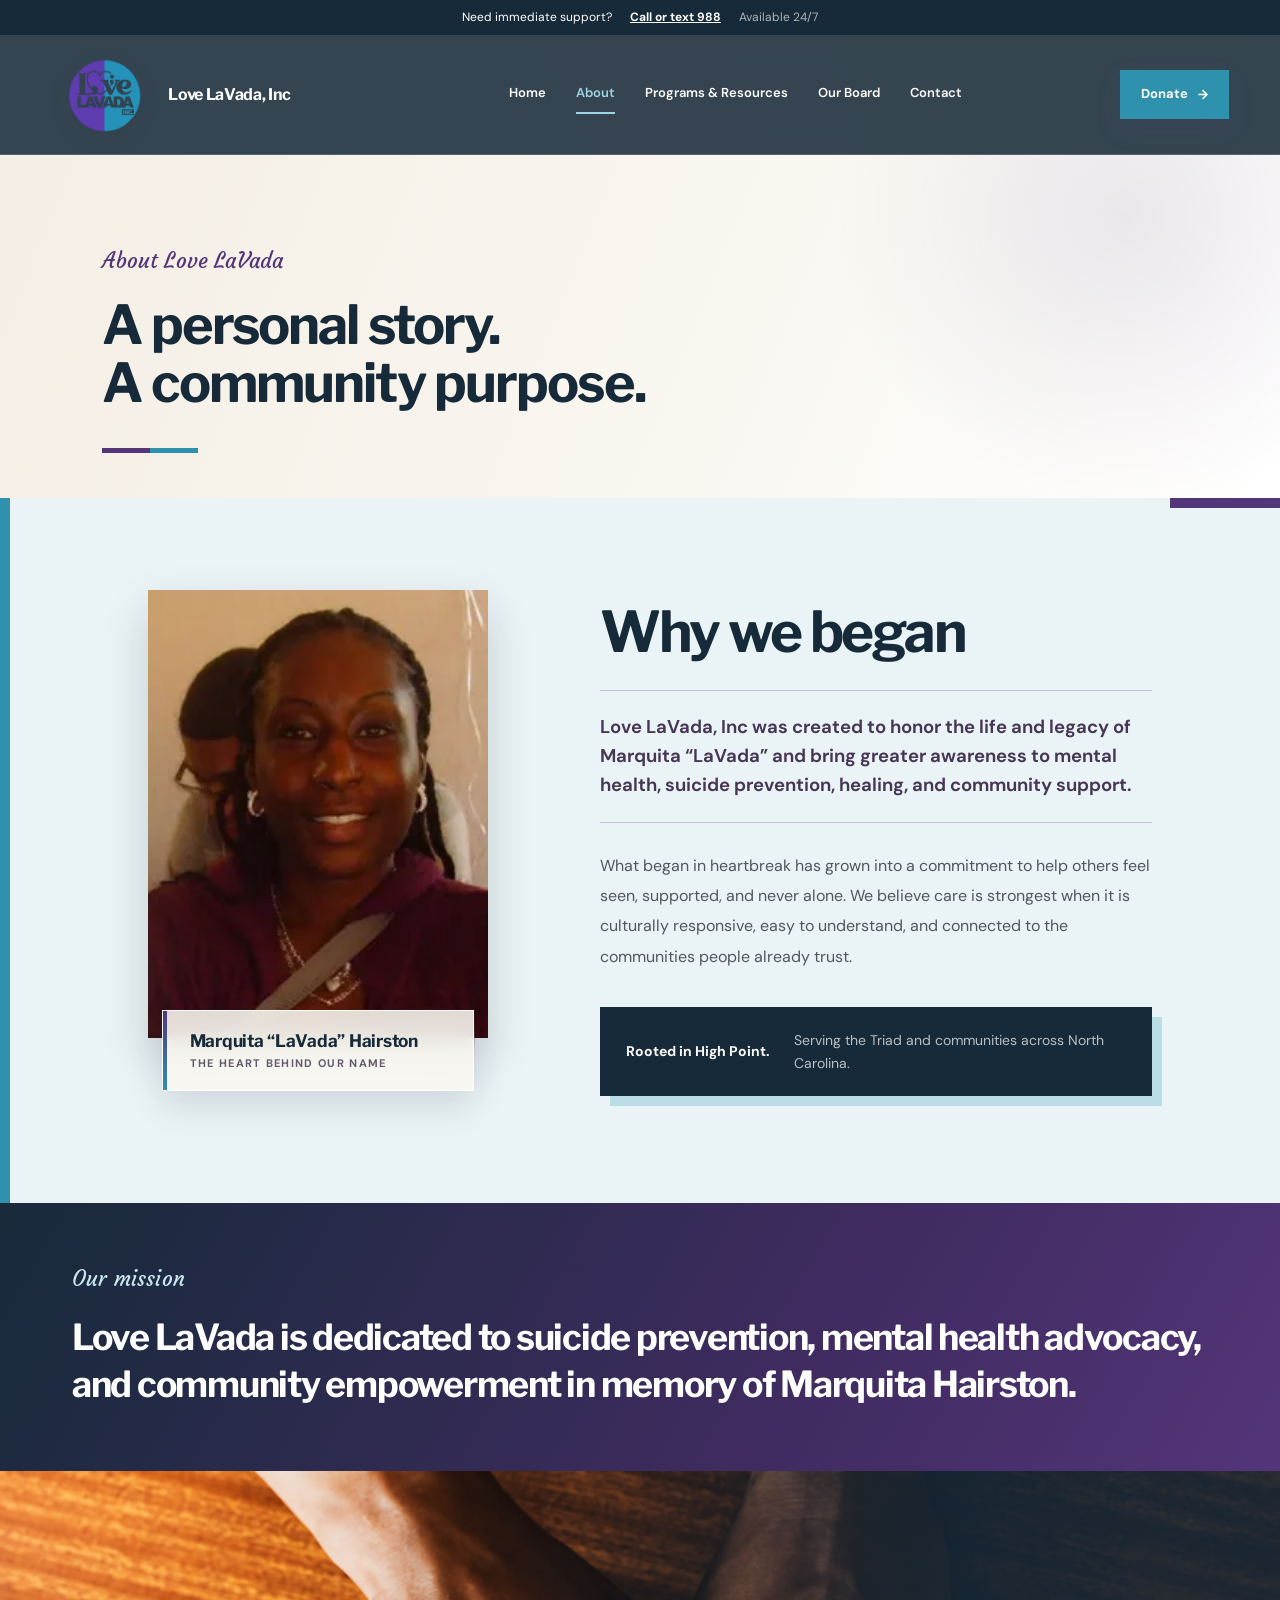
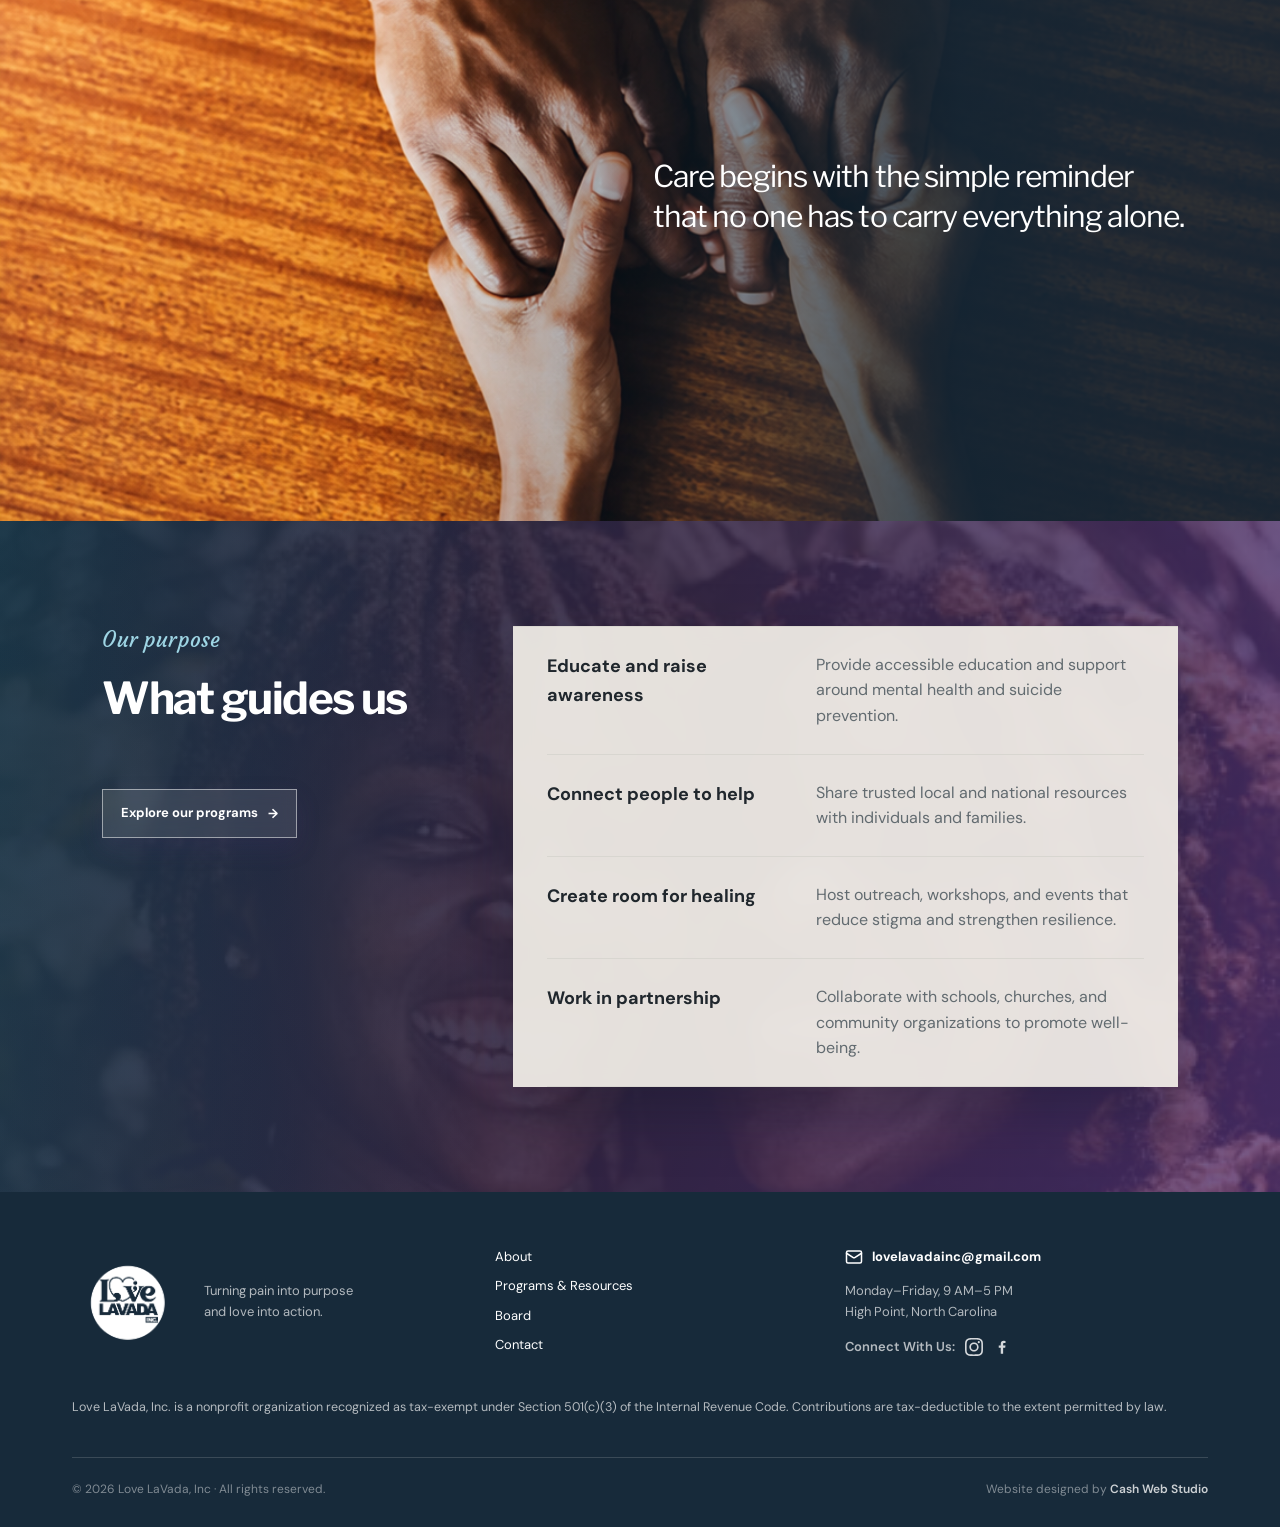
==== commit c0d19fa1: "added footer non-profit disclosure" ====
--- a/about.html
+++ b/about.html
@@ -5,5 +5,5 @@
 <section class="story-layout"><div class="story-photo" data-reveal><span class="photo-accent" aria-hidden="true"></span><div class="lavada-photo-frame"><img src="assets/marquita-lavada.webp" alt="Marquita LaVada smiling"></div><p><strong>Marquita “LaVada” Hairston</strong><span>The heart behind our name</span></p></div><div class="prose story-prose" data-reveal><h2>Why we began</h2><p class="large">Love LaVada, Inc was created to honor the life and legacy of Marquita “LaVada” and bring greater awareness to mental health, suicide prevention, healing, and community support.</p><p>What began in heartbreak has grown into a commitment to help others feel seen, supported, and never alone. We believe care is strongest when it is culturally responsive, easy to understand, and connected to the communities people already trust.</p><p class="location-note"><strong>Rooted in High Point.</strong><span>Serving the Triad and communities across North Carolina.</span></p></div></section>
 <section class="mission-band"><p class="section-tag light">Our mission</p><h2>Love LaVada is dedicated to suicide prevention, mental health advocacy, and community empowerment in memory of Marquita Hairston.</h2></section>
 <section class="about-image-break" data-reveal><img src="assets/supporting-hands-hq.png" alt="Hands offering support and reassurance"><blockquote>Care begins with the simple reminder that no one has to carry everything alone.</blockquote></section><section class="values"><div><p class="section-tag">Our purpose</p><h2>What guides us</h2><a class="btn values-cta" href="programs.html">Explore our programs</a></div><ol><li><strong>Educate and raise awareness</strong><span>Provide accessible education and support around mental health and suicide prevention.</span></li><li><strong>Connect people to help</strong><span>Share trusted local and national resources with individuals and families.</span></li><li><strong>Create room for healing</strong><span>Host outreach, workshops, and events that reduce stigma and strengthen resilience.</span></li><li><strong>Work in partnership</strong><span>Collaborate with schools, churches, and community organizations to promote well-being.</span></li></ol></section></main>
-<footer><div><img src="assets/love-lavada-logo-white.png" alt="Love LaVada, Inc"><p>Turning pain into purpose<br>and love into action.</p></div><div class="footer-links"><a href="about.html">About</a><a href="programs.html">Programs &amp; Resources</a><a href="board.html">Board</a><a href="contact.html">Contact</a></div><div><a href="mailto:lovelavadainc@gmail.com">lovelavadainc@gmail.com</a><p>Monday–Friday, 9 AM–5 PM<br>High Point, North Carolina</p></div><small><span>© <span data-year></span> Love LaVada, Inc · All rights reserved.</span><span>Website designed by <a href="https://www.cashwebstudio.com/" target="_blank" rel="noreferrer">Cash Web Studio</a></span></small></footer>
+<footer><div><img src="assets/love-lavada-logo-white.png" alt="Love LaVada, Inc"><p>Turning pain into purpose<br>and love into action.</p></div><div class="footer-links"><a href="about.html">About</a><a href="programs.html">Programs &amp; Resources</a><a href="board.html">Board</a><a href="contact.html">Contact</a></div><div><a href="mailto:lovelavadainc@gmail.com">lovelavadainc@gmail.com</a><p>Monday–Friday, 9 AM–5 PM<br>High Point, North Carolina</p></div><p class="nonprofit-disclosure">Love LaVada, Inc. is a nonprofit organization recognized as tax-exempt under Section 501(c)(3) of the Internal Revenue Code. Contributions are tax-deductible to the extent permitted by law.</p><small><span>© <span data-year></span> Love LaVada, Inc · All rights reserved.</span><span>Website designed by <a href="https://www.cashwebstudio.com/" target="_blank" rel="noreferrer">Cash Web Studio</a></span></small></footer>
 </body></html>
--- a/style.css
+++ b/style.css
@@ -89,10 +89,12 @@
 .hero-main-photo img{position:relative;z-index:1;object-fit:cover;object-position:center 64%}
 .hero-visual:hover .hero-main-photo img{transform:none}
 
-footer small{display:flex;justify-content:space-between;gap:24px;align-items:center}
+footer{column-gap:60px;row-gap:40px}
+footer .nonprofit-disclosure{grid-column:1/-1;width:100%;color:rgba(255,255,255,.68);font-size:12.5px;line-height:1.6;text-wrap:pretty}
+footer small{display:flex;justify-content:space-between;gap:24px;align-items:center;font-size:12px}
 footer small a{color:rgba(255,255,255,.78);font-weight:600;transition:color .2s ease}
 footer small a:hover{color:#fff;text-decoration:underline;text-decoration-thickness:1px;text-underline-offset:3px}
-@media(max-width:600px){footer small{align-items:flex-start;flex-direction:column;gap:8px}}
+@media(max-width:600px){footer{gap:35px}footer small{align-items:flex-start;flex-direction:column;gap:8px}}
 
 /* Connected focus framework */
 .focus-section{position:relative;overflow:hidden;padding:115px clamp(22px,6vw,100px) 125px;background:#f8f5ef;border-bottom:1px solid rgba(23,42,58,.08)}
